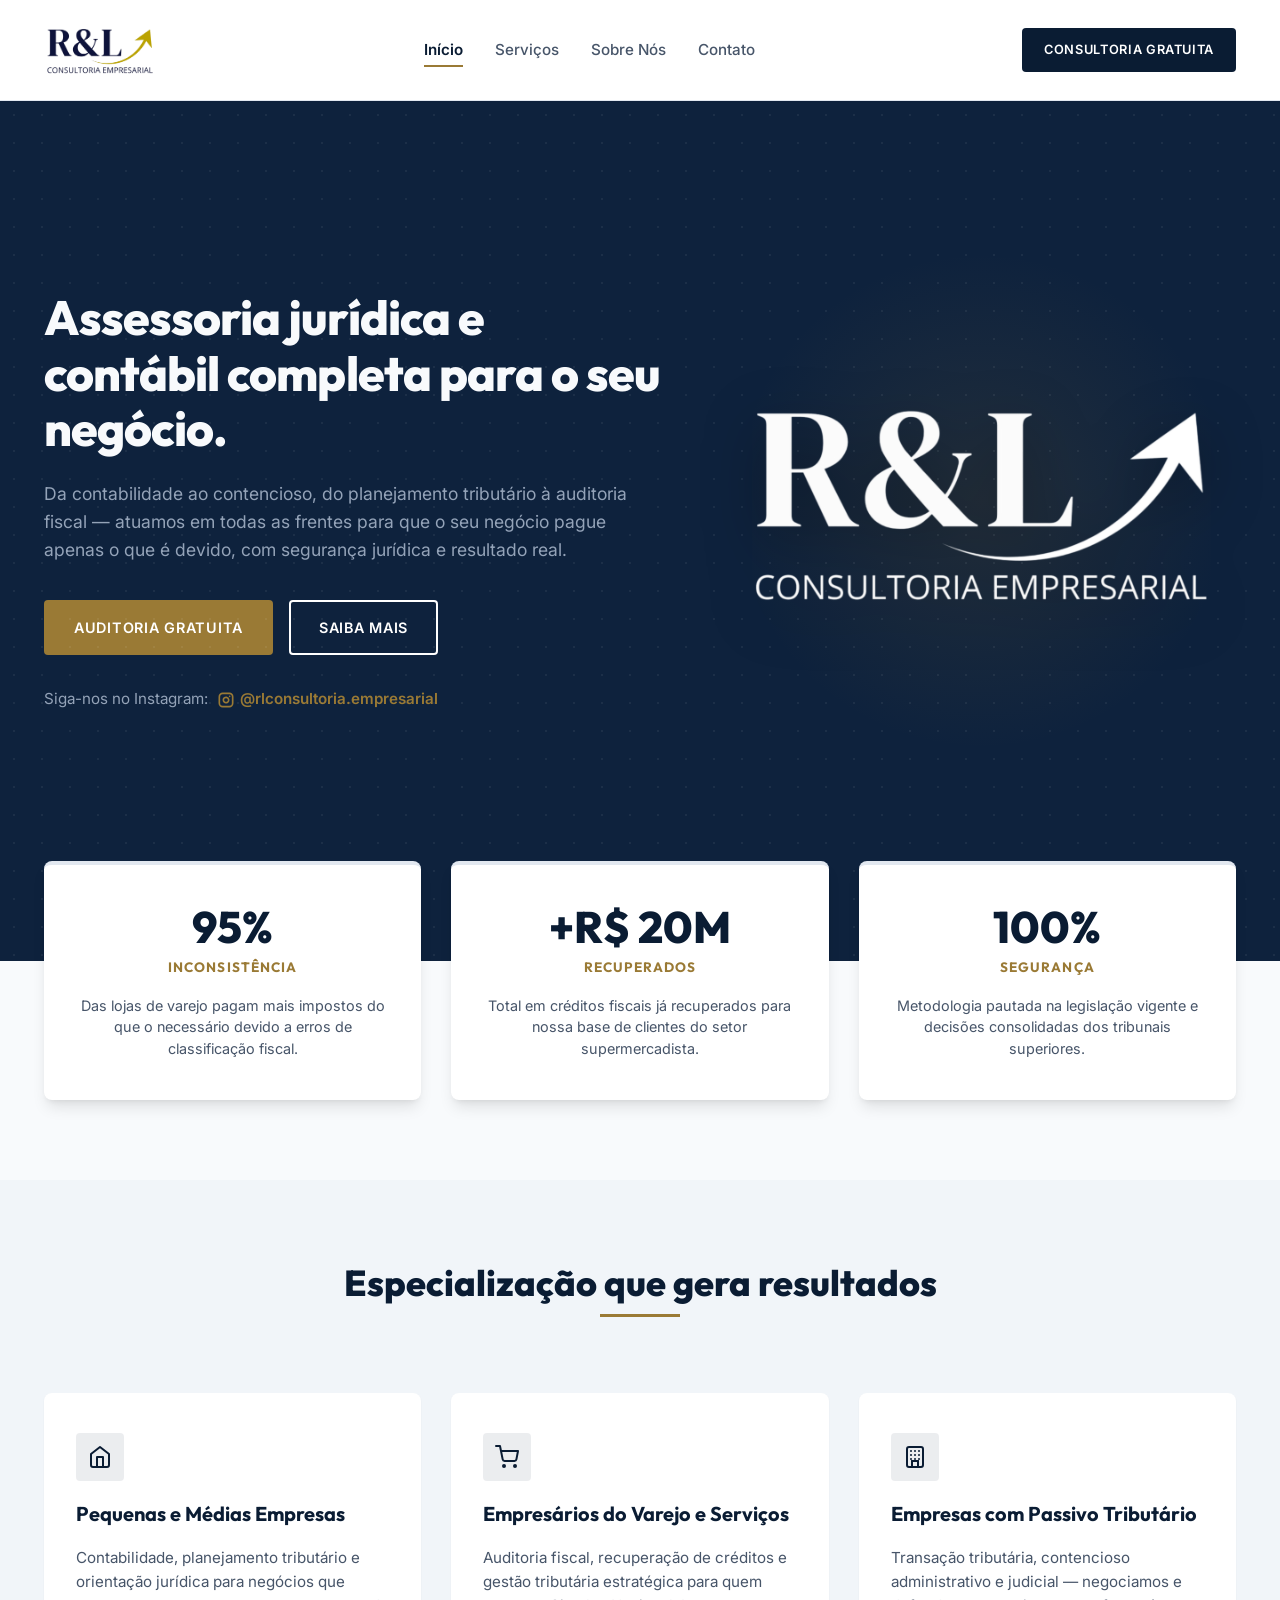
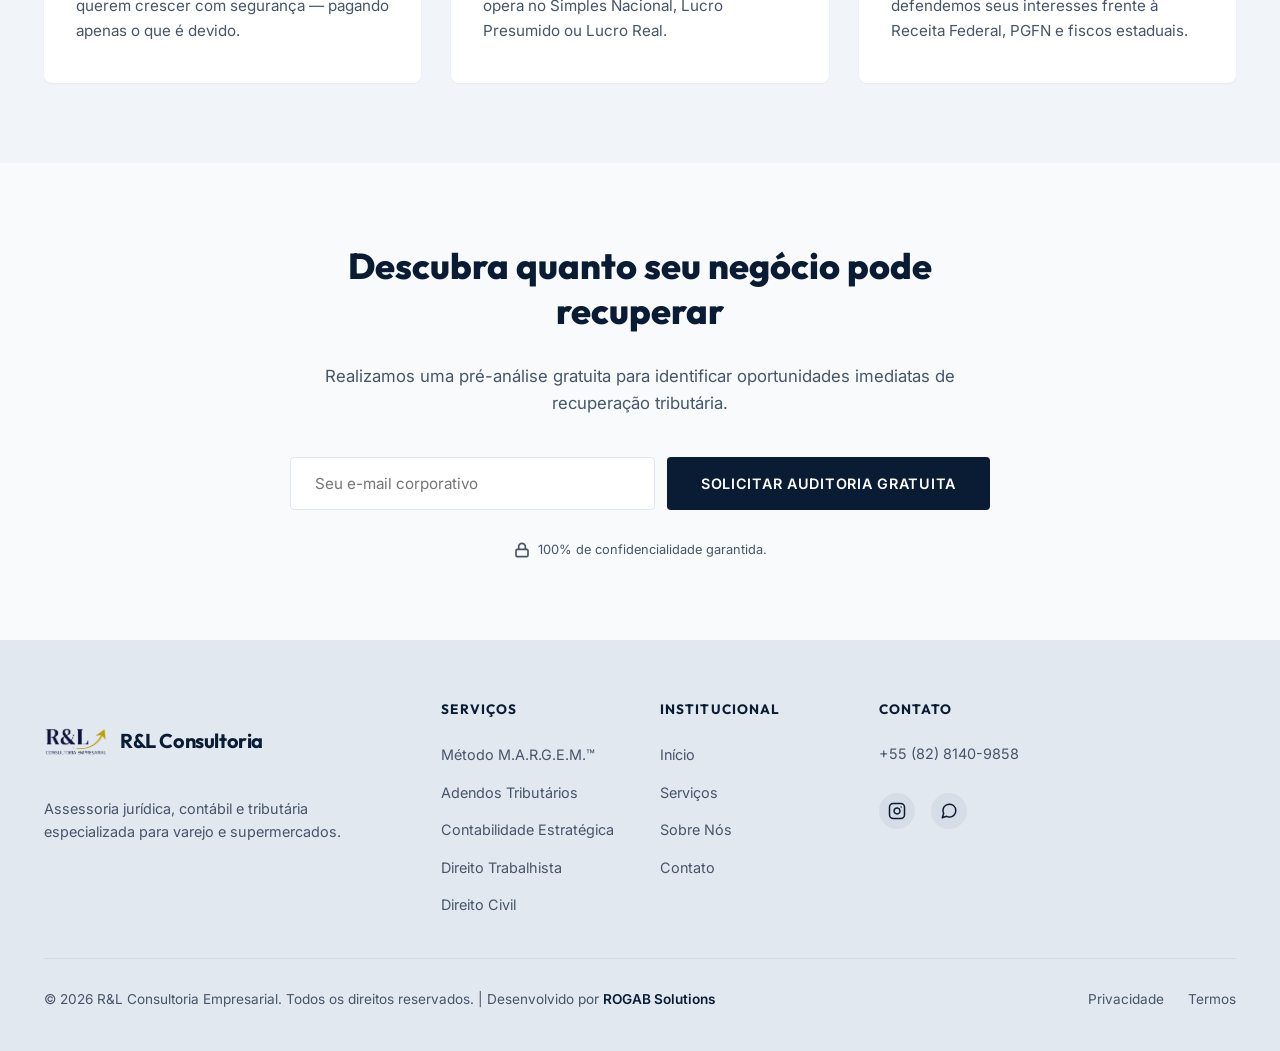
==== index.html @ cf16a9d6 "chore: clean up footers across all pages, remove redundant links/copyright, remove email" ====
<!DOCTYPE html>
<html lang="pt-BR">

<head>
  <meta charset="UTF-8">
  <meta name="viewport" content="width=device-width, initial-scale=1.0">
  <title>R&L Consultoria Empresarial</title>
  <meta name="description" content="Assessoria jurídica e contábil completa para o seu negócio.">
  <link rel="icon" type="image/png" href="assets/images/favicon.png">

  <!-- CSS Stylesheets -->
  <link rel="stylesheet" href="assets/css/style.css">
  <link rel="stylesheet" href="assets/css/home.css">
</head>

<body>

  <!-- HEADER -->
  <header class="header">
    <div class="container header-container">
      <a href="index.html" class="logo" id="header-logo">
        <img src="assets/images/logorl-Photoroom.png" alt="Logotipo R&L Consultoria" class="logo-img">
      </a>

      <nav class="nav" aria-label="Navegação Principal">
        <ul class="nav-menu">
          <li><a href="index.html" class="nav-link active" id="nav-home">Início</a></li>
          <li><a href="servicos.html" class="nav-link" id="nav-services">Serviços</a></li>
          <li><a href="sobre.html" class="nav-link" id="nav-about">Sobre Nós</a></li>
          <li><a href="contato.html" class="nav-link" id="nav-contact">Contato</a></li>
        </ul>
      </nav>

      <div class="header-cta">
        <a href="contato.html" class="btn btn-navy" id="header-cta-btn">CONSULTORIA GRATUITA</a>
      </div>

      <button class="burger-menu" aria-label="Abrir Menu de Navegação" aria-expanded="false" id="burger-toggle">
        <span class="burger-line"></span>
        <span class="burger-line"></span>
        <span class="burger-line"></span>
      </button>
    </div>
  </header>

  <main>
    <!-- HERO SECTION -->
    <section class="hero dot-grid-bg section-padding">
      <div class="container hero-content">
        <div class="hero-text reveal">
          <h1>Assessoria jurídica e contábil completa para o seu negócio.</h1>
          <p>Da contabilidade ao contencioso, do planejamento tributário à auditoria fiscal — atuamos em todas as
            frentes para que o seu negócio pague apenas o que é devido, com segurança jurídica e resultado real.</p>
          <div class="hero-buttons">
            <a href="contato.html" class="btn btn-gold" id="hero-btn-primary">AUDITORIA GRATUITA</a>
            <a href="servicos.html" class="btn btn-outlined" id="hero-btn-secondary">SAIBA MAIS</a>
          </div>
          <div class="hero-social">
            <span>Siga-nos no Instagram:</span>
            <a href="https://www.instagram.com/rlconsultoria.empresarial/" target="_blank" class="hero-social-link">
              <svg xmlns="http://www.w3.org/2000/svg" width="16" height="16" viewBox="0 0 24 24" fill="none" stroke="currentColor" stroke-width="2.5" stroke-linecap="round" stroke-linejoin="round">
                <rect x="2" y="2" width="20" height="20" rx="5" ry="5"></rect>
                <path d="M16 11.37A4 4 0 1 1 12.63 8 4 4 0 0 1 16 11.37z"></path>
                <line x1="17.5" y1="6.5" x2="17.51" y2="6.5"></line>
              </svg>
              @rlconsultoria.empresarial
            </a>
          </div>
        </div>
        <div class="hero-image reveal">
          <img src="assets/images/logobranca.png" alt="Logotipo R&L Consultoria Empresarial" id="hero-main-img">
        </div>
      </div>
    </section>

    <!-- METRICS SECTION -->
    <section class="metrics" aria-label="Métricas de Impacto">
      <div class="container">
        <div class="metrics-grid">
          <!-- CARD 1 -->
          <div class="metric-card reveal">
            <div class="metric-number">95%</div>
            <div class="metric-label">Inconsistência</div>
            <p class="metric-desc">Das lojas de varejo pagam mais impostos do que o necessário devido a erros de
              classificação fiscal.</p>
          </div>
          <!-- CARD 2 -->
          <div class="metric-card reveal">
            <div class="metric-number">+R$ 20M</div>
            <div class="metric-label">Recuperados</div>
            <p class="metric-desc">Total em créditos fiscais já recuperados para nossa base de clientes do setor
              supermercadista.</p>
          </div>
          <!-- CARD 3 -->
          <div class="metric-card reveal">
            <div class="metric-number">100%</div>
            <div class="metric-label">Segurança</div>
            <p class="metric-desc">Metodologia pautada na legislação vigente e decisões consolidadas dos tribunais
              superiores.</p>
          </div>
        </div>
      </div>
    </section>

    <!-- SPECIALIZATION SECTION -->
    <section class="specialization section-padding" id="especializacao">
      <div class="container">
        <div class="section-header reveal">
          <h2 class="section-title">Especialização que gera resultados</h2>
        </div>

        <div class="specialization-grid">
          <!-- CARD 1 -->
          <div class="specialization-card reveal">
            <div class="spec-icon-box">
              <!-- Shop Icon -->
              <svg xmlns="http://www.w3.org/2000/svg" width="24" height="24" viewBox="0 0 24 24" fill="none"
                stroke="currentColor" stroke-width="2" stroke-linecap="round" stroke-linejoin="round">
                <path d="M3 9l9-7 9 7v11a2 2 0 0 1-2 2H5a2 2 0 0 1-2-2z"></path>
                <polyline points="9 22 9 12 15 12 15 22"></polyline>
              </svg>
            </div>
            <h3>Pequenas e Médias Empresas</h3>
            <p>Contabilidade, planejamento tributário e orientação jurídica para negócios que querem crescer com
              segurança — pagando apenas o que é devido.</p>
          </div>
          <!-- CARD 2 -->
          <div class="specialization-card reveal">
            <div class="spec-icon-box">
              <!-- Shopping Cart Icon -->
              <svg xmlns="http://www.w3.org/2000/svg" width="24" height="24" viewBox="0 0 24 24" fill="none"
                stroke="currentColor" stroke-width="2" stroke-linecap="round" stroke-linejoin="round">
                <circle cx="9" cy="21" r="1"></circle>
                <circle cx="20" cy="21" r="1"></circle>
                <path d="M1 1h4l2.68 13.39a2 2 0 0 0 2 1.61h9.72a2 2 0 0 0 2-1.61L23 6H6"></path>
              </svg>
            </div>
            <h3>Empresários do Varejo e Serviços</h3>
            <p>Auditoria fiscal, recuperação de créditos e gestão tributária estratégica para quem opera no Simples
              Nacional, Lucro Presumido ou Lucro Real.</p>
          </div>
          <!-- CARD 3 -->
          <div class="specialization-card reveal">
            <div class="spec-icon-box">
              <!-- Building Icon -->
              <svg xmlns="http://www.w3.org/2000/svg" width="24" height="24" viewBox="0 0 24 24" fill="none"
                stroke="currentColor" stroke-width="2" stroke-linecap="round" stroke-linejoin="round">
                <rect x="4" y="2" width="16" height="20" rx="2" ry="2"></rect>
                <line x1="9" y1="22" x2="9" y2="16"></line>
                <line x1="15" y1="22" x2="15" y2="16"></line>
                <line x1="9" y1="16" x2="15" y2="16"></line>
                <path d="M8 6h.01"></path>
                <path d="M16 6h.01"></path>
                <path d="M8 10h.01"></path>
                <path d="M16 10h.01"></path>
                <path d="M12 6h.01"></path>
                <path d="M12 10h.01"></path>
                <path d="M8 14h.01"></path>
                <path d="M16 14h.01"></path>
                <path d="M12 14h.01"></path>
              </svg>
            </div>
            <h3>Empresas com Passivo Tributário</h3>
            <p>Transação tributária, contencioso administrativo e judicial — negociamos e defendemos seus interesses
              frente à Receita Federal, PGFN e fiscos estaduais.</p>
          </div>
        </div>
      </div>
    </section>

    <!-- TESTIMONIAL SECTION (OCULTADO)
    <section class="testimonial section-padding" aria-label="Depoimentos">
      <div class="container">
        <div class="testimonial-card reveal">
          <div class="testimonial-avatar">
            <img src="assets/images/depoimento-avatar.png"
              alt="Ricardo Mendes, Diretor Financeiro do Grupo Hortifruti Express" id="testimonial-img">
          </div>
          <div class="testimonial-body">
            <div class="quote-icon">”</div>
            <blockquote class="testimonial-text">
              "Trabalhar com a R&L Consultoria Empresarial foi um divisor de águas para a saúde financeira do nosso
              grupo. A precisão técnica e a agilidade na recuperação de créditos superaram todas as expectativas.
              Recuperamos mais de R$ 850 mil em apenas 4 meses."
            </blockquote>
            <div class="testimonial-author">
              <cite class="testimonial-name" id="testimonial-author-name">Ricardo Mendes</cite>
              <span class="testimonial-role">Diretor Financeiro, Grupo Hortifruti Express</span>
            </div>
          </div>
        </div>
      </div>
    </section>
    -->

    <!-- LEAD GENERATION SECTION -->
    <section class="lead-gen section-padding">
      <div class="container">
        <div class="lead-gen-container reveal">
          <h2>Descubra quanto seu negócio pode recuperar</h2>
          <p>Realizamos uma pré-análise gratuita para identificar oportunidades imediatas de recuperação tributária.</p>

          <form class="lead-form" action="contato.html" method="GET" id="lead-form-element">
            <input type="email" name="email" placeholder="Seu e-mail corporativo" required id="lead-email-input">
            <button type="submit" class="btn btn-navy" id="lead-submit-btn">SOLICITAR AUDITORIA GRATUITA</button>
          </form>

          <div class="lead-confidential">
            <!-- Lock Icon -->
            <svg xmlns="http://www.w3.org/2000/svg" width="16" height="16" viewBox="0 0 24 24" fill="none"
              stroke="currentColor" stroke-width="2.5" stroke-linecap="round" stroke-linejoin="round">
              <rect x="3" y="11" width="18" height="11" rx="2" ry="2"></rect>
              <path d="M7 11V7a5 5 0 0 1 10 0v4"></path>
            </svg>
            <span>100% de confidencialidade garantida.</span>
          </div>
        </div>
      </div>
    </section>

    <!-- PARTNER LOGOS (OCULTADO)
    <section class="partners" aria-label="Nossos Parceiros">
      <div class="container">
        <div class="partners-row reveal">
          <div class="partner-logo-placeholder">CLIENTE 1</div>
          <div class="partner-logo-placeholder">CLIENTE 2</div>
          <div class="partner-logo-placeholder">CLIENTE 3</div>
          <div class="partner-logo-placeholder">CLIENTE 4</div>
          <div class="partner-logo-placeholder">CLIENTE 5</div>
        </div>
      </div>
    </section>
    -->
  </main>

  <!-- FOOTER -->
  <footer class="footer">
    <div class="container">
      <div class="footer-grid">
        <!-- Col 1 -->
        <div class="footer-col">
          <a href="index.html" class="logo" id="footer-logo">
            <img src="assets/images/logorl-Photoroom.png" alt="Logotipo R&L Consultoria" class="logo-img">
            <span class="logo-text">R&L Consultoria</span>
          </a>
          <p>Assessoria jurídica, contábil e tributária especializada para varejo e supermercados.</p>
        </div>

        <!-- Col 2 -->
        <div class="footer-col">
          <h3 class="footer-title">Serviços</h3>
          <ul>
            <li><a href="servicos.html" id="footer-link-margem">Método M.A.R.G.E.M.™</a></li>
            <li><a href="servicos.html" id="footer-link-tributario">Adendos Tributários</a></li>
            <li><a href="servicos.html" id="footer-link-contabil">Contabilidade Estratégica</a></li>
            <li><a href="servicos.html" id="footer-link-trabalhista">Direito Trabalhista</a></li>
            <li><a href="servicos.html" id="footer-link-civil">Direito Civil</a></li>
          </ul>
        </div>

        <!-- Col 3 -->
        <div class="footer-col">
          <h3 class="footer-title">Institucional</h3>
          <ul>
            <li><a href="index.html">Início</a></li>
            <li><a href="servicos.html">Serviços</a></li>
            <li><a href="sobre.html">Sobre Nós</a></li>
            <li><a href="contato.html">Contato</a></li>
          </ul>
        </div>

        <!-- Col 4 -->
        <div class="footer-col">
          <h3 class="footer-title">Contato</h3>
          <p>+55 (82) 8140-9858</p>
          <div class="footer-social-icons">
            <a href="https://www.instagram.com/rlconsultoria.empresarial/" target="_blank" class="footer-social-btn" aria-label="Instagram" id="footer-social-instagram">
              <!-- Instagram Icon -->
              <svg xmlns="http://www.w3.org/2000/svg" width="18" height="18" viewBox="0 0 24 24" fill="none"
                stroke="currentColor" stroke-width="2" stroke-linecap="round" stroke-linejoin="round">
                <rect x="2" y="2" width="20" height="20" rx="5" ry="5"></rect>
                <path d="M16 11.37A4 4 0 1 1 12.63 8 4 4 0 0 1 16 11.37z"></path>
                <line x1="17.5" y1="6.5" x2="17.51" y2="6.5"></line>
              </svg>
            </a>
            <a href="https://wa.me/558281409858" target="_blank" class="footer-social-btn" aria-label="WhatsApp" id="footer-social-whatsapp">
              <!-- WhatsApp Icon -->
              <svg xmlns="http://www.w3.org/2000/svg" width="18" height="18" viewBox="0 0 24 24" fill="none"
                stroke="currentColor" stroke-width="2" stroke-linecap="round" stroke-linejoin="round">
                <path d="M21 11.5a8.38 8.38 0 0 1-.9 3.8 8.5 8.5 0 0 1-7.6 4.7 8.38 8.38 0 0 1-3.8-.9L3 21l1.9-5.7a8.38 8.38 0 0 1-.9-3.8 8.5 8.5 0 0 1 4.7-7.6 8.38 8.38 0 0 1 3.8-.9h.5a8.48 8.48 0 0 1 8 8v.5z"></path>
              </svg>
            </a>
          </div>
        </div>
      </div>

      <div class="footer-bottom">
        <p class="developer-credit">&copy; 2026 R&L Consultoria Empresarial. Todos os direitos reservados. |
          Desenvolvido por <a href="https://www.rogabsolutions.com/" target="_blank">ROGAB Solutions</a></p>
        <div class="footer-bottom-links">
          <a href="#">Privacidade</a>
          <a href="#">Termos</a>
        </div>
      </div>
    </div>
  </footer>

  <!-- Scripts -->
  <script src="assets/js/main.js"></script>
</body>

</html>
---- assets/css/style.css ----
@import url('https://fonts.googleapis.com/css2?family=Inter:wght@400;500;600;700&family=Outfit:wght@500;600;700;800&display=swap');

:root {
  /* Cores Principais */
  --primary-navy: #0A1C33;      /* Azul escuro principal */
  --secondary-navy: #0E223D;    /* Azul marinho secundário */
  --accent-gold: #9A7A35;       /* Dourado corporativo */
  --accent-gold-hover: #806429; /* Dourado escurecido hover */
  --bg-light: #F8FAFC;          /* Fundo cinza bem claro */
  --bg-white: #FFFFFF;          /* Fundo branco de cartões */
  --accent-green: #22C55E;      /* Verde do WhatsApp */
  --accent-green-bg: #DCFCE7;   /* Fundo verde claro */

  /* Cores de Texto */
  --text-dark: #0F172A;         /* Slate 900 */
  --text-muted: #475569;        /* Slate 600 */
  --text-light: #F8FAFC;        /* Slate 50 */
  --text-light-muted: #94A3B8;  /* Slate 400 */

  /* Bordas e Sombras */
  --border-color: #E2E8F0;
  --shadow-sm: 0 1px 2px 0 rgba(0, 0, 0, 0.05);
  --shadow-md: 0 4px 6px -1px rgba(0, 0, 0, 0.1), 0 2px 4px -2px rgba(0, 0, 0, 0.1);
  --shadow-lg: 0 10px 15px -3px rgba(0, 0, 0, 0.1), 0 4px 6px -4px rgba(0, 0, 0, 0.1);
  --shadow-premium: 0 20px 25px -5px rgba(0, 0, 0, 0.05), 0 8px 10px -6px rgba(0, 0, 0, 0.05);

  /* Tipografia */
  --font-title: 'Outfit', -apple-system, BlinkMacSystemFont, "Segoe UI", Roboto, sans-serif;
  --font-body: 'Inter', -apple-system, BlinkMacSystemFont, "Segoe UI", Roboto, sans-serif;

  /* Transições e Bordas */
  --transition-fast: 0.2s cubic-bezier(0.4, 0, 0.2, 1);
  --transition-normal: 0.3s cubic-bezier(0.4, 0, 0.2, 1);
  --border-radius-sm: 4px;
  --border-radius-md: 8px;
  --border-radius-lg: 12px;
  --border-radius-xl: 16px;
  --border-radius-circle: 50%;
}

/* Reset Geral */
*, *::before, *::after {
  box-sizing: border-box;
  margin: 0;
  padding: 0;
}

html {
  scroll-behavior: smooth;
  font-size: 16px;
  -webkit-text-size-adjust: 100%;
}

body {
  font-family: var(--font-body);
  background-color: var(--bg-light);
  color: var(--text-dark);
  line-height: 1.6;
  overflow-x: hidden;
  -webkit-font-smoothing: antialiased;
  -moz-osx-font-smoothing: grayscale;
}

/* Tipografia */
h1, h2, h3, h4, h5, h6 {
  font-family: var(--font-title);
  color: var(--primary-navy);
  font-weight: 700;
  line-height: 1.25;
}

a {
  color: inherit;
  text-decoration: none;
  transition: var(--transition-fast);
}

ul {
  list-style: none;
}

img {
  max-width: 100%;
  height: auto;
  display: block;
}

/* Layout */
.container {
  width: 100%;
  max-width: 1240px;
  margin: 0 auto;
  padding: 0 24px;
}

.section-padding {
  padding: 80px 0;
}

.section-header {
  text-align: center;
  margin-bottom: 60px;
}

.section-title {
  font-size: 2.25rem;
  color: var(--primary-navy);
  font-weight: 800;
  margin-bottom: 16px;
  position: relative;
  display: inline-block;
  padding-bottom: 12px;
}

.section-title::after {
  content: "";
  position: absolute;
  bottom: 0;
  left: 50%;
  transform: translateX(-50%);
  width: 80px;
  height: 3px;
  background-color: var(--accent-gold);
}

.section-subtitle {
  font-size: 1.05rem;
  color: var(--text-muted);
  max-width: 700px;
  margin: 16px auto 0 auto;
  line-height: 1.6;
}

@media (max-width: 768px) {
  .section-padding {
    padding: 60px 0;
  }
}

/* Botões */
.btn {
  display: inline-flex;
  align-items: center;
  justify-content: center;
  padding: 14px 28px;
  font-family: var(--font-body);
  font-size: 0.9rem;
  font-weight: 600;
  letter-spacing: 0.05em;
  text-transform: uppercase;
  border-radius: var(--border-radius-sm);
  border: 2px solid transparent;
  cursor: pointer;
  transition: var(--transition-normal);
  white-space: nowrap;
}

.btn-gold {
  background-color: var(--accent-gold);
  color: var(--bg-white);
}

.btn-gold:hover {
  background-color: var(--accent-gold-hover);
  transform: translateY(-2px);
  box-shadow: 0 4px 12px rgba(154, 122, 53, 0.3);
}

.btn-navy {
  background-color: var(--primary-navy);
  color: var(--bg-white);
}

.btn-navy:hover {
  background-color: var(--secondary-navy);
  transform: translateY(-2px);
  box-shadow: 0 4px 12px rgba(10, 28, 51, 0.2);
}

.btn-outlined {
  background-color: transparent;
  border-color: var(--bg-white);
  color: var(--bg-white);
}

.btn-outlined:hover {
  background-color: var(--bg-white);
  color: var(--primary-navy);
  transform: translateY(-2px);
}

.btn-outlined-navy {
  background-color: transparent;
  border-color: var(--primary-navy);
  color: var(--primary-navy);
}

.btn-outlined-navy:hover {
  background-color: var(--primary-navy);
  color: var(--bg-white);
  transform: translateY(-2px);
}

/* Efeito de Grade de Pontos (Dot Grid) */
.dot-grid-bg {
  position: relative;
  background-color: var(--secondary-navy);
}

.dot-grid-bg::before {
  content: "";
  position: absolute;
  top: 0;
  left: 0;
  right: 0;
  bottom: 0;
  background-image: radial-gradient(rgba(255, 255, 255, 0.06) 1.5px, transparent 1.5px);
  background-size: 28px 28px;
  pointer-events: none;
  z-index: 1;
}

/* Cabeçalho */
.header {
  position: sticky;
  top: 0;
  left: 0;
  width: 100%;
  background-color: var(--bg-white);
  border-bottom: 1px solid var(--border-color);
  z-index: 100;
  box-shadow: var(--shadow-sm);
  transition: var(--transition-normal);
}

.header-container {
  display: flex;
  justify-content: space-between;
  align-items: center;
  height: 100px; /* Aumentado para acomodar a logo maior */
}

/* Logo */
.logo {
  display: flex;
  align-items: center;
  gap: 12px;
}

.logo-icon {
  width: 36px;
  height: 36px;
  background-color: var(--primary-navy);
  border-radius: var(--border-radius-sm);
  display: flex;
  align-items: center;
  justify-content: center;
  color: var(--bg-white);
  font-family: var(--font-title);
  font-weight: 800;
  font-size: 1.1rem;
}

.logo-img {
  height: 60px;
  width: auto;
  object-fit: contain;
}

.header .logo-img {
  height: 140px; /* Aumentado significativamente para destacar a marca */
  max-height: 140px;
  margin-top: -25px;
  margin-bottom: -25px;
}

.footer .logo-img {
  height: 80px; /* Grande e bem visível no rodapé */
  max-height: 80px;
}

.logo-text {
  font-family: var(--font-title);
  font-weight: 700;
  font-size: 1.25rem;
  color: var(--primary-navy);
  letter-spacing: -0.02em;
}

/* Navegação */
.nav-menu {
  display: flex;
  align-items: center;
  gap: 32px;
}

.nav-link {
  font-size: 0.95rem;
  font-weight: 500;
  color: var(--text-muted);
  position: relative;
  padding: 8px 0;
}

.nav-link:hover {
  color: var(--primary-navy);
}

.nav-link.active {
  color: var(--primary-navy);
  font-weight: 600;
}

.nav-link.active::after {
  content: "";
  position: absolute;
  bottom: 0;
  left: 0;
  width: 100%;
  height: 2px;
  background-color: var(--accent-gold);
}

/* Botão do Header */
.header-cta .btn {
  padding: 10px 20px;
  font-size: 0.8rem;
  letter-spacing: 0.05em;
}

/* Menu Mobile */
.burger-menu {
  display: none;
  flex-direction: column;
  justify-content: space-between;
  width: 24px;
  height: 18px;
  background: transparent;
  border: none;
  cursor: pointer;
  z-index: 101;
}

.burger-line {
  width: 100%;
  height: 2px;
  background-color: var(--primary-navy);
  transition: var(--transition-normal);
}

/* Rodapé */
.footer {
  background-color: #E2E8F0; /* Cor cinza mostrada no rodapé das imagens */
  border-top: 1px solid var(--border-color);
  padding: 60px 0 40px;
  color: var(--text-dark);
}

.footer-grid {
  display: grid;
  grid-template-columns: 2fr 1fr 1fr 2fr;
  gap: 40px;
  margin-bottom: 40px;
}

.footer-col {
  display: flex;
  flex-direction: column;
  gap: 16px;
}

.footer-title {
  font-size: 0.85rem;
  text-transform: uppercase;
  letter-spacing: 0.08em;
  color: var(--primary-navy);
  font-weight: 700;
  margin-bottom: 8px;
}

.footer-col p {
  font-size: 0.9rem;
  color: var(--text-muted);
  line-height: 1.6;
}

.footer-col ul {
  display: flex;
  flex-direction: column;
  gap: 12px;
}

.footer-col ul a {
  font-size: 0.9rem;
  color: var(--text-muted);
}

.footer-col ul a:hover {
  color: var(--primary-navy);
  padding-left: 4px;
}

.footer-social-icons {
  display: flex;
  gap: 16px;
  margin-top: 12px;
}

.footer-social-btn {
  width: 36px;
  height: 36px;
  border-radius: var(--border-radius-circle);
  background-color: rgba(10, 28, 51, 0.05);
  display: flex;
  align-items: center;
  justify-content: center;
  color: var(--primary-navy);
  transition: var(--transition-fast);
}

.footer-social-btn:hover {
  background-color: var(--primary-navy);
  color: var(--bg-white);
  transform: translateY(-2px);
}

.footer-bottom {
  border-top: 1px solid rgba(0, 0, 0, 0.06);
  padding-top: 30px;
  display: flex;
  justify-content: space-between;
  align-items: center;
  font-size: 0.85rem;
  color: var(--text-muted);
}

.footer-bottom-links {
  display: flex;
  gap: 24px;
}

.developer-credit a {
  color: var(--primary-navy);
  font-weight: 600;
  border-bottom: 1px solid transparent;
  transition: var(--transition-fast);
}

.developer-credit a:hover {
  color: var(--accent-gold);
  border-bottom-color: var(--accent-gold);
}

/* Animações e Revelação no Scroll */
.reveal {
  opacity: 0;
  transform: translateY(30px);
  transition: opacity 0.8s ease, transform 0.8s ease;
}

.reveal.active {
  opacity: 1;
  transform: translateY(0);
}

/* Responsividade Mobile & Tablet */
@media (max-width: 1024px) {
  .footer-grid {
    grid-template-columns: 1fr 1fr;
    gap: 32px;
  }
}

@media (max-width: 768px) {
  .header-container {
    height: 85px; /* Ajustado para mobile */
  }

  .nav-menu {
    position: fixed;
    top: 85px; /* Ajustado para acompanhar o cabeçalho no mobile */
    left: -100%;
    width: 100%;
    height: calc(100vh - 85px);
    background-color: var(--bg-white);
    flex-direction: column;
    align-items: center;
    justify-content: center;
    gap: 40px;
    transition: var(--transition-normal);
    box-shadow: 0 4px 6px rgba(0,0,0,0.05);
    z-index: 99;
  }

  .nav-menu.open {
    left: 0;
  }

  .burger-menu {
    display: flex;
  }

  /* Animação do burger menu */
  .burger-menu.open .burger-line:nth-child(1) {
    transform: translateY(8px) rotate(45deg);
  }
  .burger-menu.open .burger-line:nth-child(2) {
    opacity: 0;
  }
  .burger-menu.open .burger-line:nth-child(3) {
    transform: translateY(-8px) rotate(-45deg);
  }

  .header-cta {
    display: none; /* Esconde CTA do header no mobile para dar espaço */
  }

  .header .logo-img {
    height: 115px; /* Aumentado para mobile */
    max-height: 115px;
    margin-top: -20px;
    margin-bottom: -20px;
  }
  
  .footer-grid {
    grid-template-columns: 1fr;
    gap: 30px;
  }
  
  .footer-col {
    align-items: center;
    text-align: center;
  }

  .footer-col ul {
    align-items: center;
  }

  .footer-social-icons {
    justify-content: center;
  }
  
  .footer-bottom {
    flex-direction: column;
    gap: 16px;
    text-align: center;
  }
}
---- assets/css/home.css ----
/* --- HERO SECTION --- */
.hero {
  color: var(--text-light);
  padding: 100px 0 160px; /* Padding extra na base para dar espaço ao overlap das métricas */
  overflow: hidden;
}

.hero-content {
  display: flex;
  align-items: center;
  gap: 60px;
}

.hero-text {
  flex: 1.1;
  display: flex;
  flex-direction: column;
  gap: 24px;
}

.hero-text h1 {
  font-size: 3rem;
  color: var(--text-light);
  font-weight: 800;
  line-height: 1.15;
  letter-spacing: -0.02em;
}

.hero-text p {
  font-size: 1.1rem;
  color: var(--text-light-muted);
  line-height: 1.6;
}

.hero-buttons {
  display: flex;
  gap: 16px;
  margin-top: 12px;
}

.hero-social {
  margin-top: 8px;
  display: flex;
  align-items: center;
  gap: 10px;
  color: var(--text-light-muted);
  font-size: 0.95rem;
}

.hero-social-link {
  color: var(--accent-gold);
  display: inline-flex;
  align-items: center;
  gap: 6px;
  font-weight: 600;
  transition: var(--transition-fast);
}

.hero-social-link:hover {
  color: var(--bg-white);
  transform: translateY(-1px);
}

.hero-image {
  flex: 0.9;
  position: relative;
  display: flex;
  justify-content: center;
  align-items: center;
}

/* Brilho radial dourado sofisticado por trás do logotipo */
.hero-image::before {
  content: "";
  position: absolute;
  top: 50%;
  left: 50%;
  transform: translate(-50%, -50%);
  width: 90%;
  height: 90%;
  background: radial-gradient(circle, rgba(154, 122, 53, 0.15) 0%, transparent 70%);
  z-index: 1;
  pointer-events: none;
}

.hero-image img {
  width: 100%;
  max-width: 480px;
  object-fit: contain;
  filter: drop-shadow(0 15px 30px rgba(0, 0, 0, 0.35));
  position: relative;
  z-index: 2;
  transition: var(--transition-normal);
}

.hero-image img:hover {
  transform: translateY(-5px) scale(1.02);
}

/* --- METRICS SECTION --- */
.metrics {
  margin-top: -100px; /* Overlap com a seção Hero */
  position: relative;
  z-index: 10;
  margin-bottom: 80px;
}

.metrics-grid {
  display: grid;
  grid-template-columns: repeat(3, 1fr);
  gap: 30px;
}

.metric-card {
  background-color: var(--bg-white);
  border-radius: var(--border-radius-md);
  padding: 40px 30px;
  text-align: center;
  box-shadow: var(--shadow-lg);
  border-top: 4px solid var(--border-color);
  transition: var(--transition-normal);
}

.metric-card:hover {
  transform: translateY(-5px);
  box-shadow: var(--shadow-premium);
  border-top-color: var(--accent-gold);
}

.metric-number {
  font-family: var(--font-title);
  font-size: 2.75rem;
  font-weight: 800;
  color: var(--primary-navy);
  line-height: 1;
  margin-bottom: 8px;
}

.metric-label {
  font-family: var(--font-title);
  font-size: 0.85rem;
  font-weight: 700;
  color: var(--accent-gold);
  text-transform: uppercase;
  letter-spacing: 0.08em;
  margin-bottom: 16px;
}

.metric-desc {
  font-size: 0.9rem;
  color: var(--text-muted);
  line-height: 1.5;
}

/* --- SPECIALIZATION SECTION --- */
.specialization {
  background-color: #F1F5F9; /* Fundo ligeiramente diferente para contraste */
}



.specialization-grid {
  display: grid;
  grid-template-columns: repeat(3, 1fr);
  gap: 30px;
}

.specialization-card {
  background-color: var(--bg-white);
  border-radius: var(--border-radius-md);
  padding: 40px 32px;
  box-shadow: var(--shadow-sm);
  transition: var(--transition-normal);
  display: flex;
  flex-direction: column;
  gap: 20px;
}

.specialization-card:hover {
  transform: translateY(-5px);
  box-shadow: var(--shadow-lg);
}

.spec-icon-box {
  width: 48px;
  height: 48px;
  background-color: rgba(10, 28, 51, 0.08);
  border-radius: var(--border-radius-sm);
  display: flex;
  align-items: center;
  justify-content: center;
  color: var(--primary-navy);
}

.specialization-card h3 {
  font-size: 1.25rem;
  font-weight: 700;
  color: var(--primary-navy);
}

.specialization-card p {
  font-size: 0.95rem;
  color: var(--text-muted);
  line-height: 1.6;
}

/* --- TESTIMONIAL SECTION --- */
.testimonial-card {
  background-color: var(--secondary-navy);
  border-radius: var(--border-radius-lg);
  padding: 60px;
  box-shadow: var(--shadow-lg);
  display: flex;
  align-items: center;
  gap: 50px;
  color: var(--text-light);
  position: relative;
}

.testimonial-avatar {
  flex: 0 0 160px;
  width: 160px;
  height: 160px;
  border-radius: var(--border-radius-circle);
  border: 4px solid var(--accent-gold);
  overflow: hidden;
  box-shadow: var(--shadow-md);
}

.testimonial-avatar img {
  width: 100%;
  height: 100%;
  object-fit: cover;
}

.testimonial-body {
  flex: 1;
  display: flex;
  flex-direction: column;
  gap: 20px;
}

.quote-icon {
  font-size: 4rem;
  color: var(--accent-gold);
  line-height: 1;
  font-family: Georgia, serif;
  height: 30px;
  margin-top: -10px;
}

.testimonial-text {
  font-size: 1.2rem;
  font-style: italic;
  line-height: 1.6;
  color: var(--text-light);
  font-weight: 400;
}

.testimonial-author {
  display: flex;
  flex-direction: column;
  gap: 4px;
}

.testimonial-name {
  font-family: var(--font-title);
  font-size: 1.15rem;
  font-weight: 700;
  color: var(--accent-gold);
}

.testimonial-role {
  font-size: 0.8rem;
  text-transform: uppercase;
  letter-spacing: 0.08em;
  color: var(--text-light-muted);
}

/* --- LEAD GENERATION SECTION --- */
.lead-gen {
  background-color: var(--bg-light);
  text-align: center;
}

.lead-gen-container {
  max-width: 700px;
  margin: 0 auto;
  display: flex;
  flex-direction: column;
  gap: 30px;
  align-items: center;
}

.lead-gen h2 {
  font-size: 2.25rem;
  color: var(--primary-navy);
  font-weight: 800;
}

.lead-gen p {
  font-size: 1.05rem;
  color: var(--text-muted);
}

.lead-form {
  width: 100%;
  display: flex;
  gap: 12px;
  margin-top: 10px;
}

.lead-form input {
  flex: 1;
  padding: 16px 24px;
  border-radius: var(--border-radius-sm);
  border: 1px solid var(--border-color);
  font-family: var(--font-body);
  font-size: 0.95rem;
  outline: none;
  transition: var(--transition-fast);
  background-color: var(--bg-white);
}

.lead-form input:focus {
  border-color: var(--primary-navy);
  box-shadow: 0 0 0 2px rgba(10, 28, 51, 0.1);
}

.lead-form .btn {
  padding: 16px 32px;
}

.lead-confidential {
  font-size: 0.8rem;
  color: var(--text-muted);
  display: flex;
  align-items: center;
  gap: 8px;
}

/* --- PARTNER LOGOS --- */
.partners {
  background-color: var(--bg-white);
  border-top: 1px solid var(--border-color);
  border-bottom: 1px solid var(--border-color);
  padding: 40px 0;
}

.partners-row {
  display: flex;
  justify-content: space-between;
  align-items: center;
  gap: 30px;
  flex-wrap: wrap;
}

.partner-logo-placeholder {
  height: 36px;
  background-color: #E2E8F0;
  border-radius: 4px;
  flex: 1;
  min-width: 120px;
  max-width: 180px;
  display: flex;
  align-items: center;
  justify-content: center;
  font-family: var(--font-title);
  font-size: 0.95rem;
  font-weight: 700;
  color: #94A3B8;
  letter-spacing: 0.05em;
  opacity: 0.7;
  transition: var(--transition-fast);
}

.partner-logo-placeholder:hover {
  opacity: 1;
}

/* --- RESPONSIVIDADE LOCAL --- */
@media (max-width: 1024px) {
  .hero-text h1 {
    font-size: 2.5rem;
  }
  
  .hero-content {
    gap: 40px;
  }
  
  .metrics-grid {
    gap: 20px;
  }
  
  .specialization-grid {
    gap: 20px;
  }
  
  .testimonial-card {
    padding: 40px;
    gap: 30px;
  }
}

@media (max-width: 768px) {
  .hero {
    padding: 60px 0 120px;
  }
  
  .hero-content {
    flex-direction: column;
    text-align: center;
    gap: 40px;
  }

  .hero-text h1 {
    font-size: 2rem;
    line-height: 1.25;
  }
  
  .hero-buttons {
    flex-direction: column;
    width: 100%;
    gap: 12px;
  }

  .hero-buttons .btn {
    width: 100%;
  }
  
  .hero-image {
    width: 100%;
    max-width: 500px;
  }
  
  .metrics {
    margin-top: -80px;
  }
  
  .metrics-grid {
    grid-template-columns: 1fr;
    gap: 20px;
  }
  
  .specialization-grid {
    grid-template-columns: 1fr;
    gap: 20px;
  }
  
  .testimonial-card {
    flex-direction: column;
    text-align: center;
    padding: 40px 30px;
  }
  
  .testimonial-avatar {
    flex: 0 0 120px;
    width: 120px;
    height: 120px;
  }
  
  .lead-form {
    flex-direction: column;
  }
  
  .lead-form .btn {
    width: 100%;
  }
  
  .partners-row {
    justify-content: center;
  }
  
  .partner-logo-placeholder {
    flex: 0 0 40%;
  }

  .hero-social {
    justify-content: center;
    flex-direction: column;
    gap: 8px;
    margin-top: 16px;
    text-align: center;
  }
}
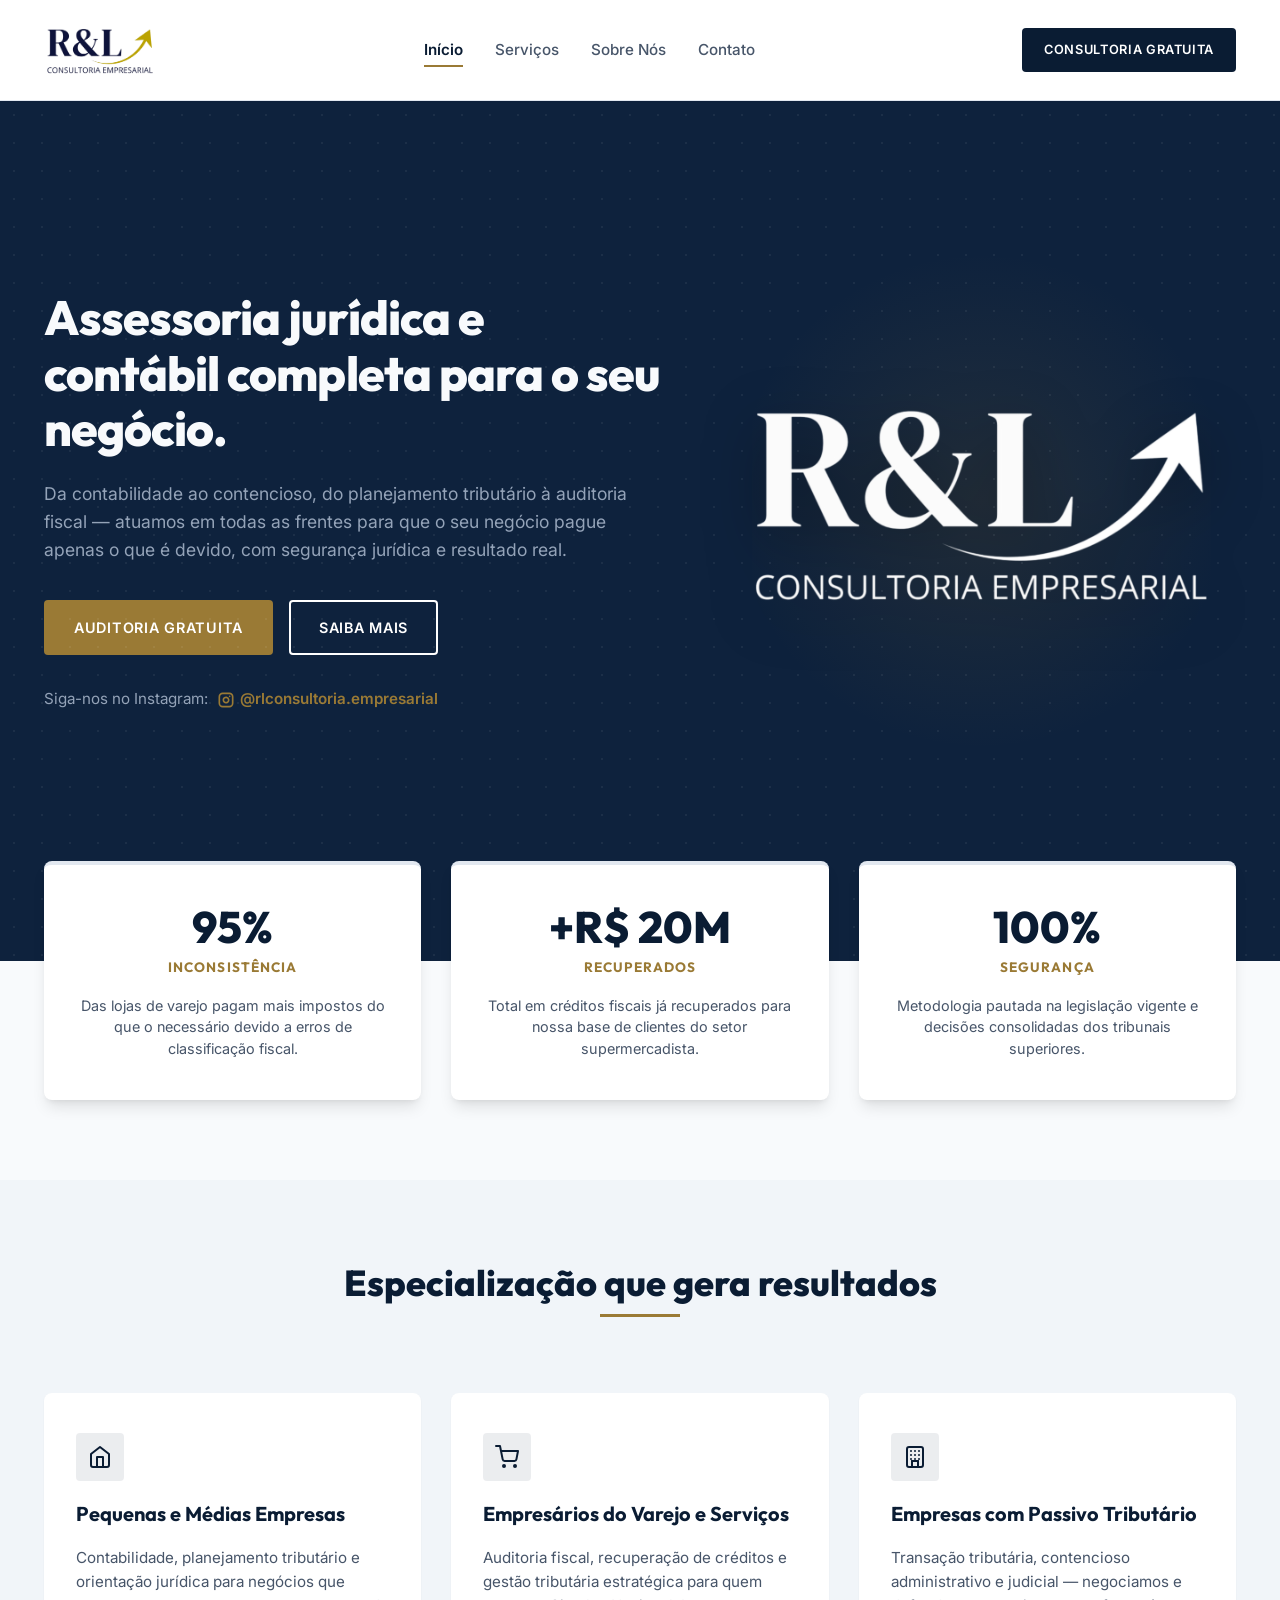
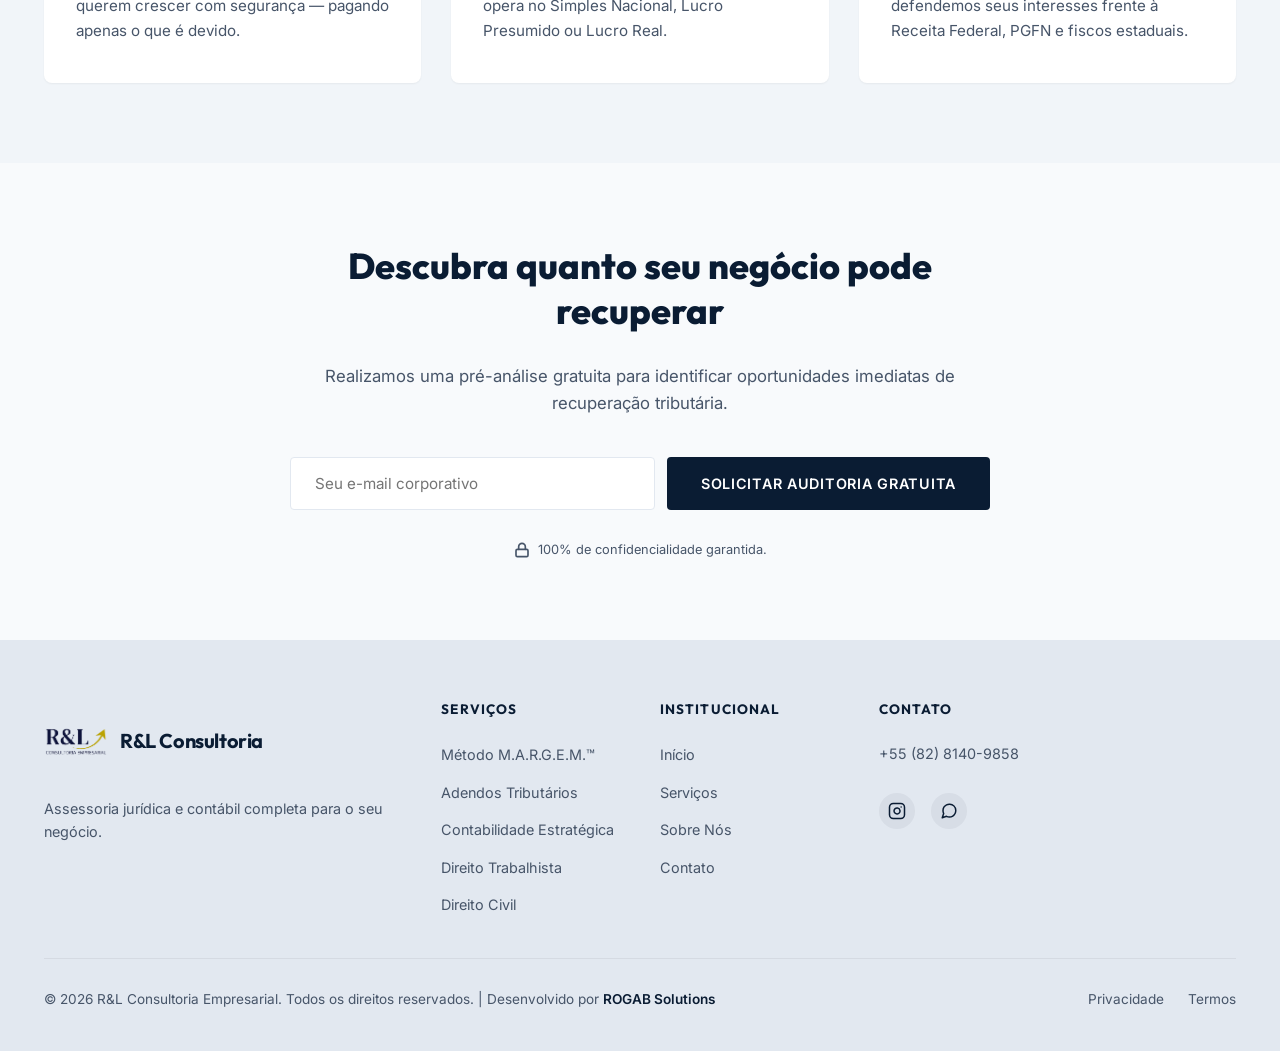
==== commit 4eef016d: "chore: update footer tagline on all pages" ====
--- a/index.html
+++ b/index.html
@@ -243,7 +243,7 @@
             <img src="assets/images/logorl-Photoroom.png" alt="Logotipo R&L Consultoria" class="logo-img">
             <span class="logo-text">R&L Consultoria</span>
           </a>
-          <p>Assessoria jurídica, contábil e tributária especializada para varejo e supermercados.</p>
+          <p>Assessoria jurídica e contábil completa para o seu negócio.</p>
         </div>
 
         <!-- Col 2 -->
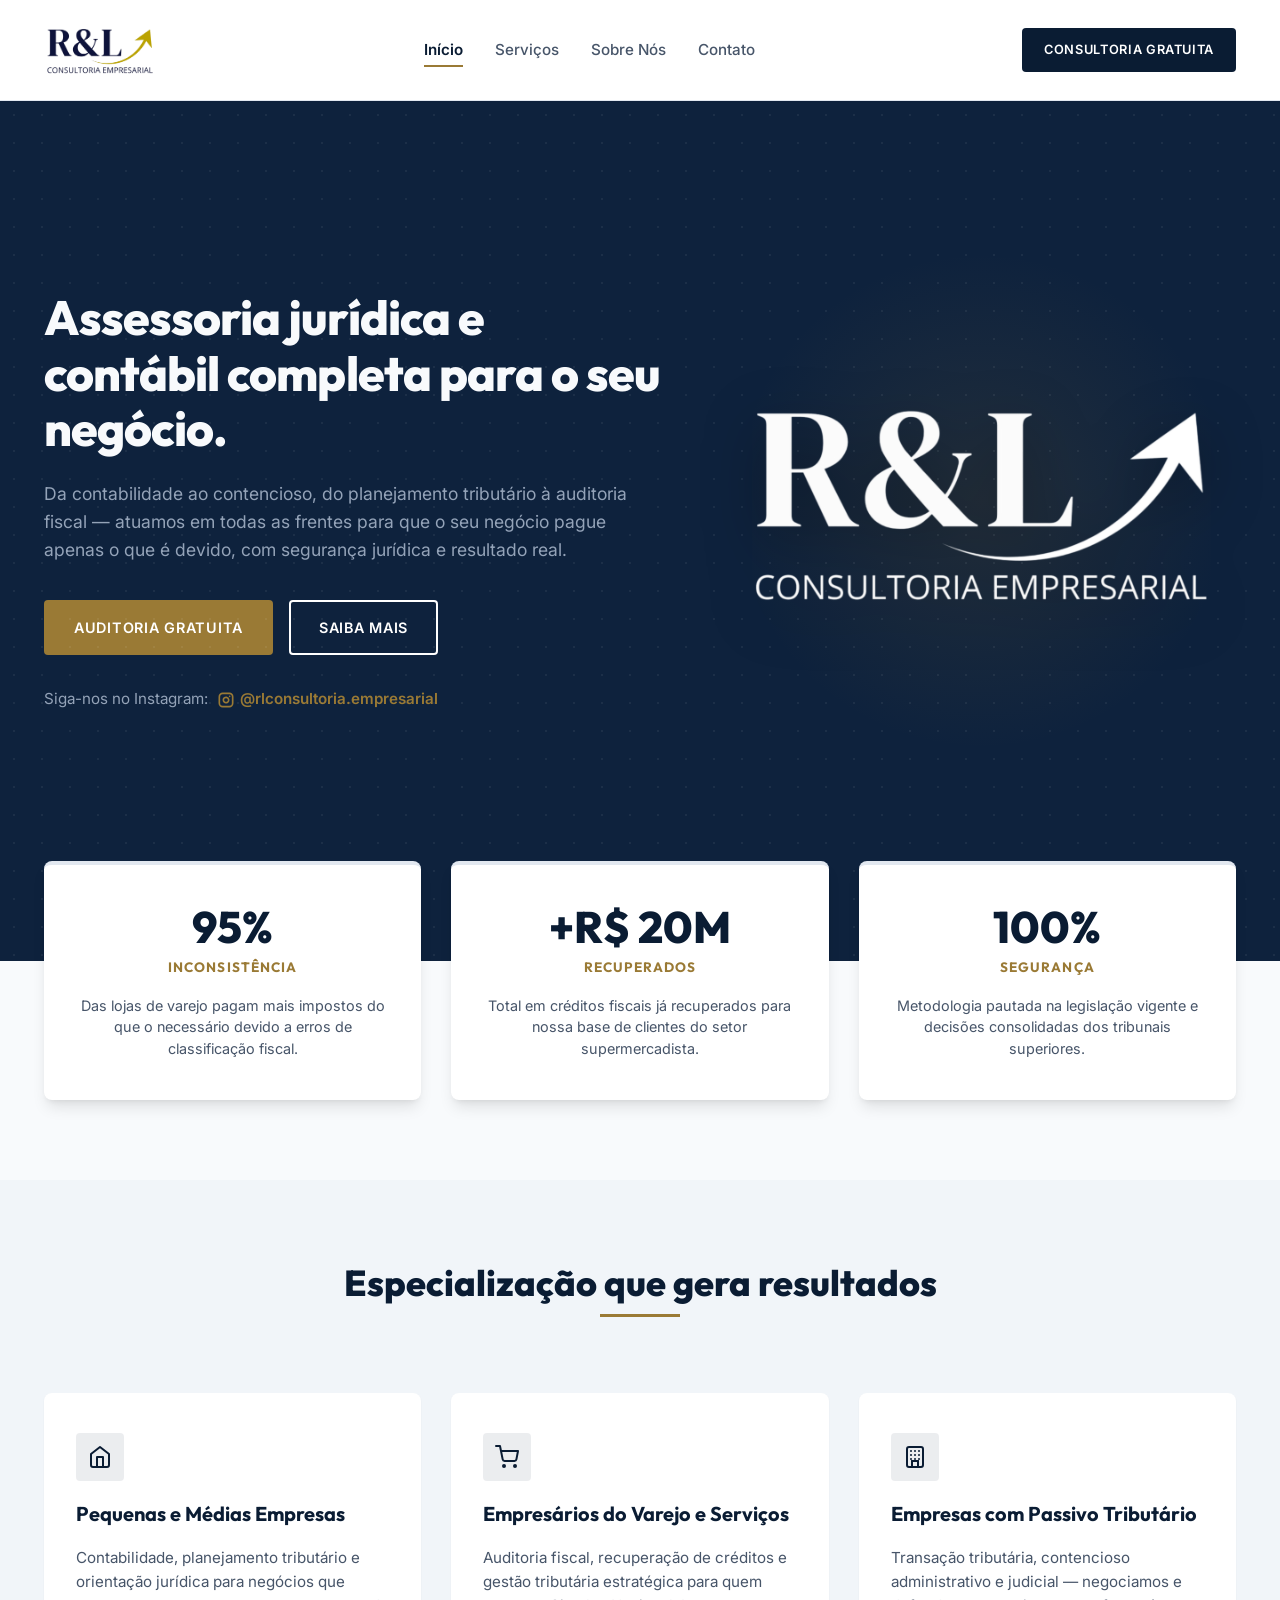
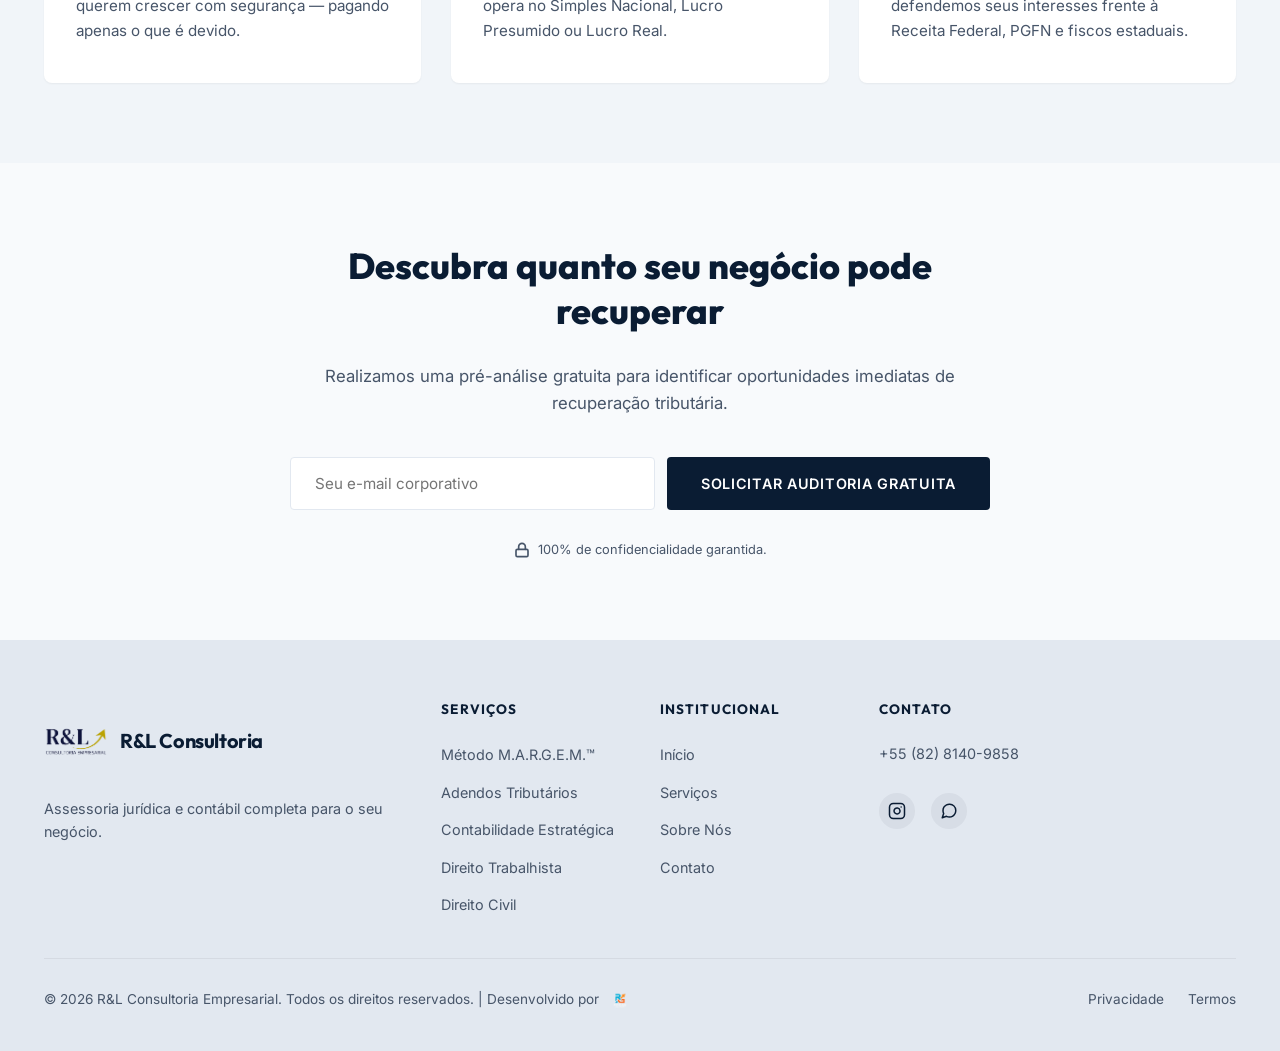
==== commit 229f575e: "chore: replace developer text with logo image in footer bottom" ====
--- a/index.html
+++ b/index.html
@@ -296,7 +296,7 @@
 
       <div class="footer-bottom">
         <p class="developer-credit">&copy; 2026 R&L Consultoria Empresarial. Todos os direitos reservados. |
-          Desenvolvido por <a href="https://www.rogabsolutions.com/" target="_blank">ROGAB Solutions</a></p>
+          Desenvolvido por <a href="https://www.rogabsolutions.com/" target="_blank"><img src="assets/images/rogab-orig.png" alt="ROGAB Solutions" class="developer-logo"></a></p>
         <div class="footer-bottom-links">
           <a href="#">Privacidade</a>
           <a href="#">Termos</a>
--- a/assets/css/style.css
+++ b/assets/css/style.css
@@ -449,6 +449,19 @@
 .developer-credit a:hover {
   color: var(--accent-gold);
   border-bottom-color: var(--accent-gold);
+}
+
+.developer-logo {
+  height: 20px;
+  width: auto;
+  vertical-align: middle;
+  display: inline-block;
+  margin-left: 6px;
+  transition: opacity var(--transition-fast);
+}
+
+.developer-logo:hover {
+  opacity: 0.8;
 }
 
 /* Animações e Revelação no Scroll */
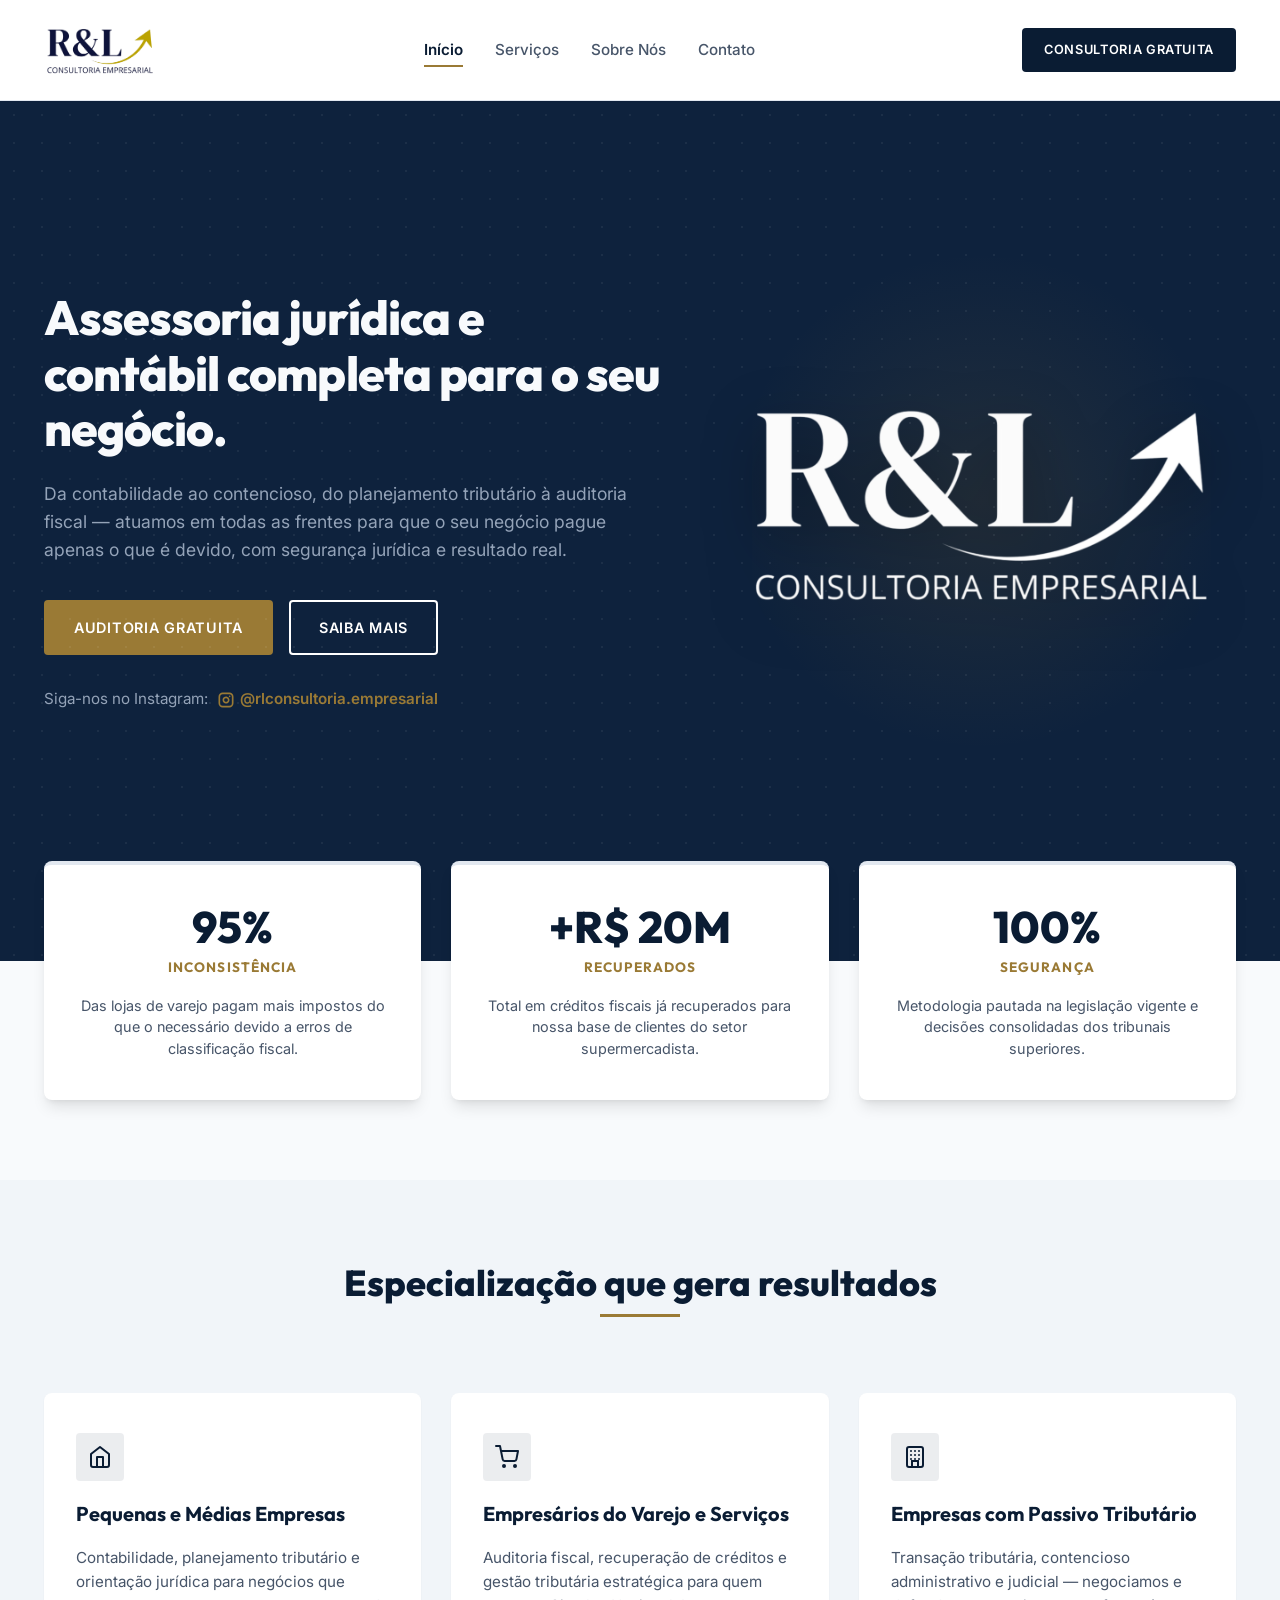
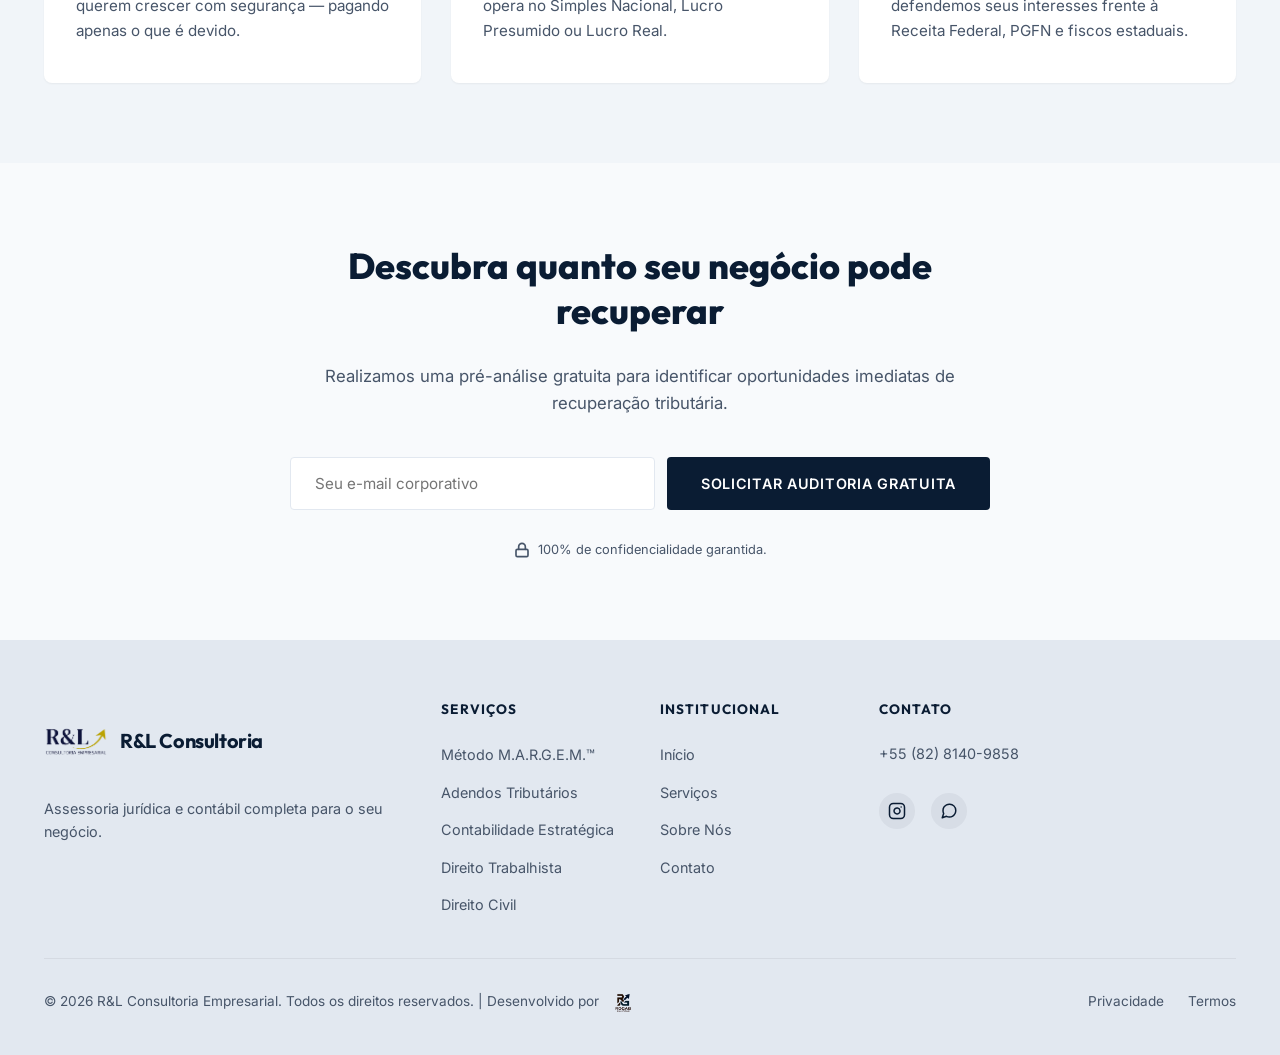
==== commit 10a24562: "chore: replace dev logo with dark version rogab-escuro.png and increase size" ====
--- a/index.html
+++ b/index.html
@@ -296,7 +296,7 @@
 
       <div class="footer-bottom">
         <p class="developer-credit">&copy; 2026 R&L Consultoria Empresarial. Todos os direitos reservados. |
-          Desenvolvido por <a href="https://www.rogabsolutions.com/" target="_blank"><img src="assets/images/rogab-orig.png" alt="ROGAB Solutions" class="developer-logo"></a></p>
+          Desenvolvido por <a href="https://www.rogabsolutions.com/" target="_blank"><img src="assets/images/rogab-escuro.png" alt="ROGAB Solutions" class="developer-logo"></a></p>
         <div class="footer-bottom-links">
           <a href="#">Privacidade</a>
           <a href="#">Termos</a>
--- a/assets/css/style.css
+++ b/assets/css/style.css
@@ -452,7 +452,7 @@
 }
 
 .developer-logo {
-  height: 20px;
+  height: 26px;
   width: auto;
   vertical-align: middle;
   display: inline-block;
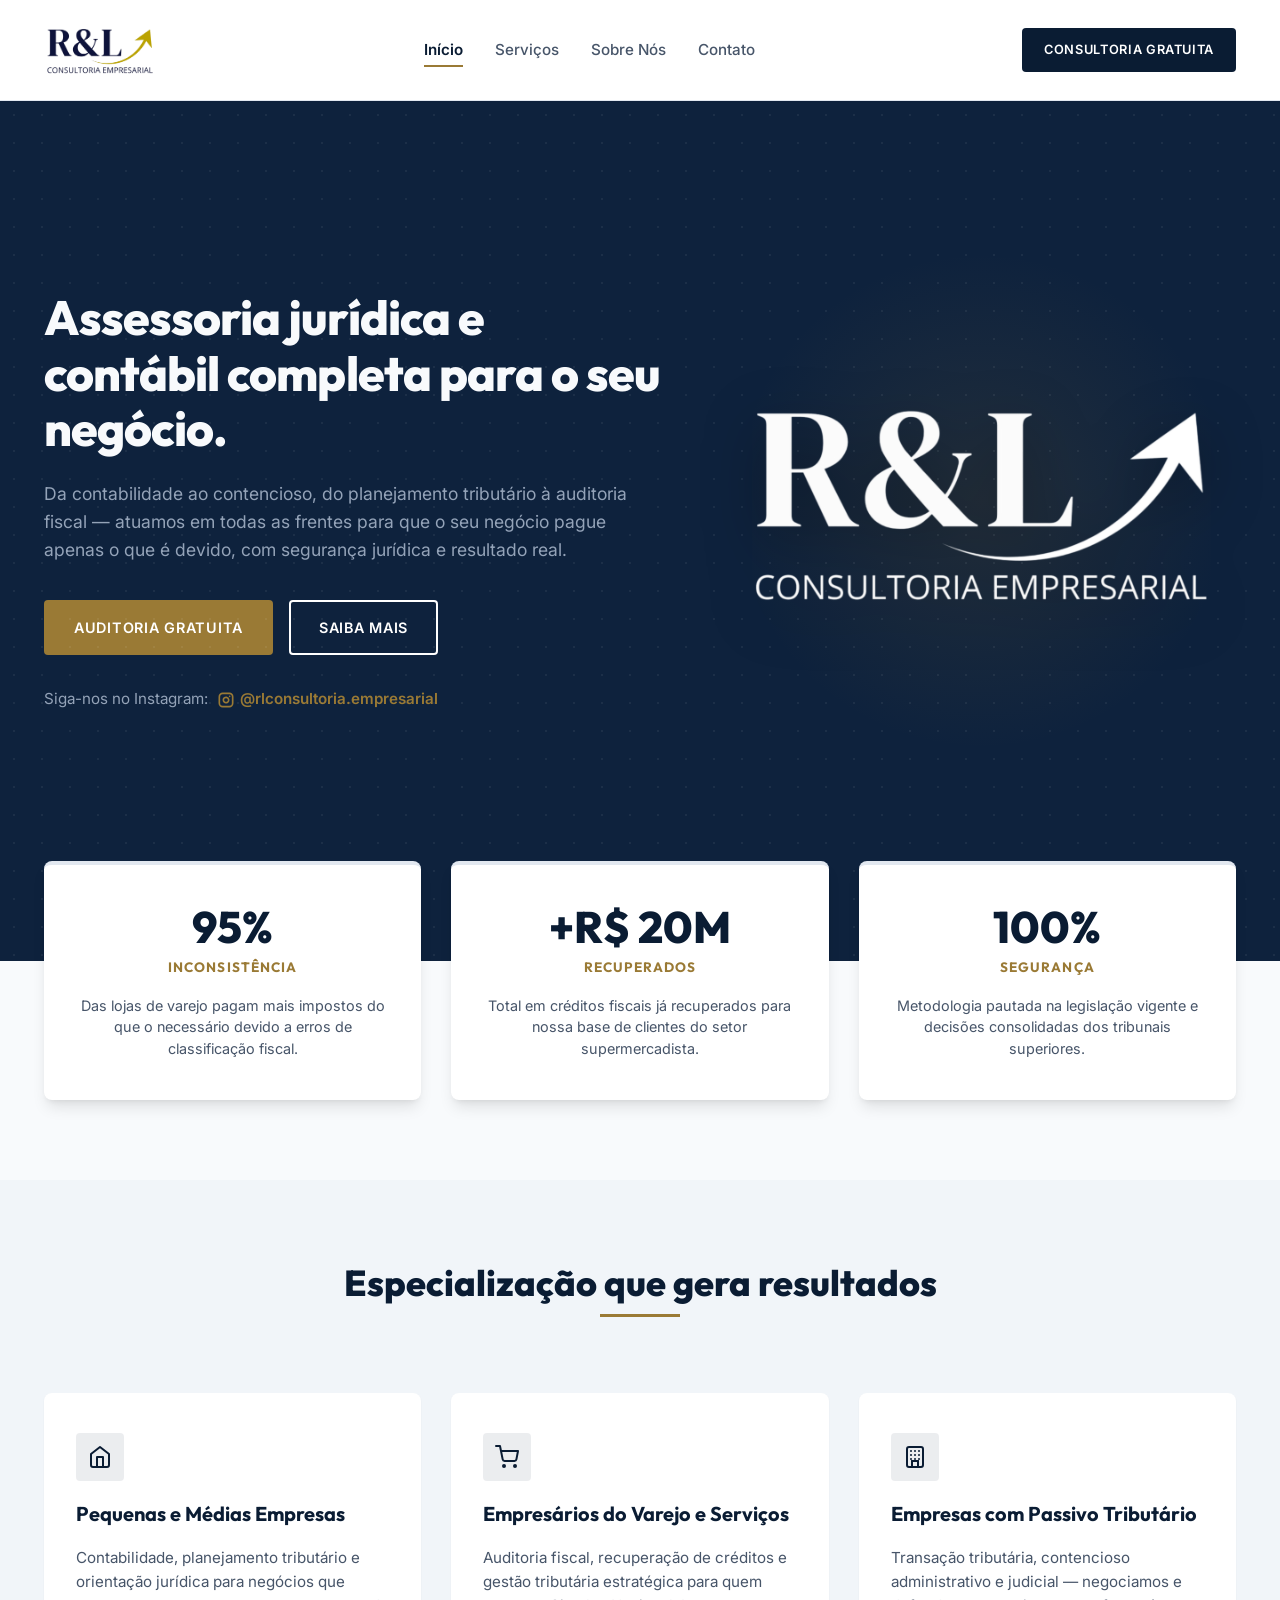
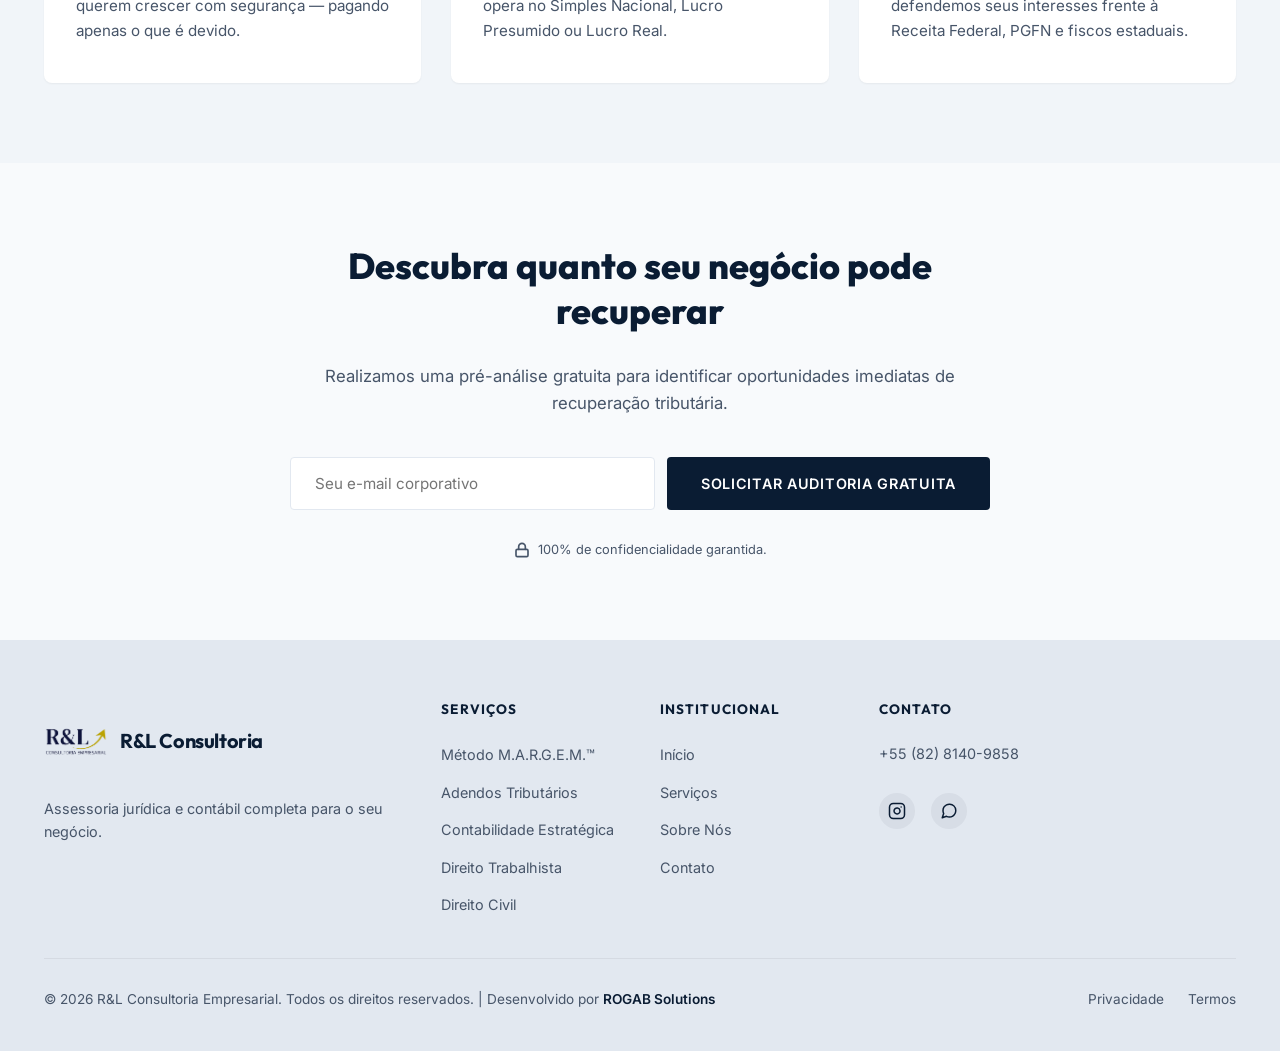
==== commit e292b9a2: "chore: revert developer credit logo back to text link" ====
--- a/index.html
+++ b/index.html
@@ -296,7 +296,7 @@
 
       <div class="footer-bottom">
         <p class="developer-credit">&copy; 2026 R&L Consultoria Empresarial. Todos os direitos reservados. |
-          Desenvolvido por <a href="https://www.rogabsolutions.com/" target="_blank"><img src="assets/images/rogab-escuro.png" alt="ROGAB Solutions" class="developer-logo"></a></p>
+          Desenvolvido por <a href="https://www.rogabsolutions.com/" target="_blank">ROGAB Solutions</a></p>
         <div class="footer-bottom-links">
           <a href="#">Privacidade</a>
           <a href="#">Termos</a>
--- a/assets/css/style.css
+++ b/assets/css/style.css
@@ -451,18 +451,7 @@
   border-bottom-color: var(--accent-gold);
 }
 
-.developer-logo {
-  height: 26px;
-  width: auto;
-  vertical-align: middle;
-  display: inline-block;
-  margin-left: 6px;
-  transition: opacity var(--transition-fast);
-}
-
-.developer-logo:hover {
-  opacity: 0.8;
-}
+
 
 /* Animações e Revelação no Scroll */
 .reveal {
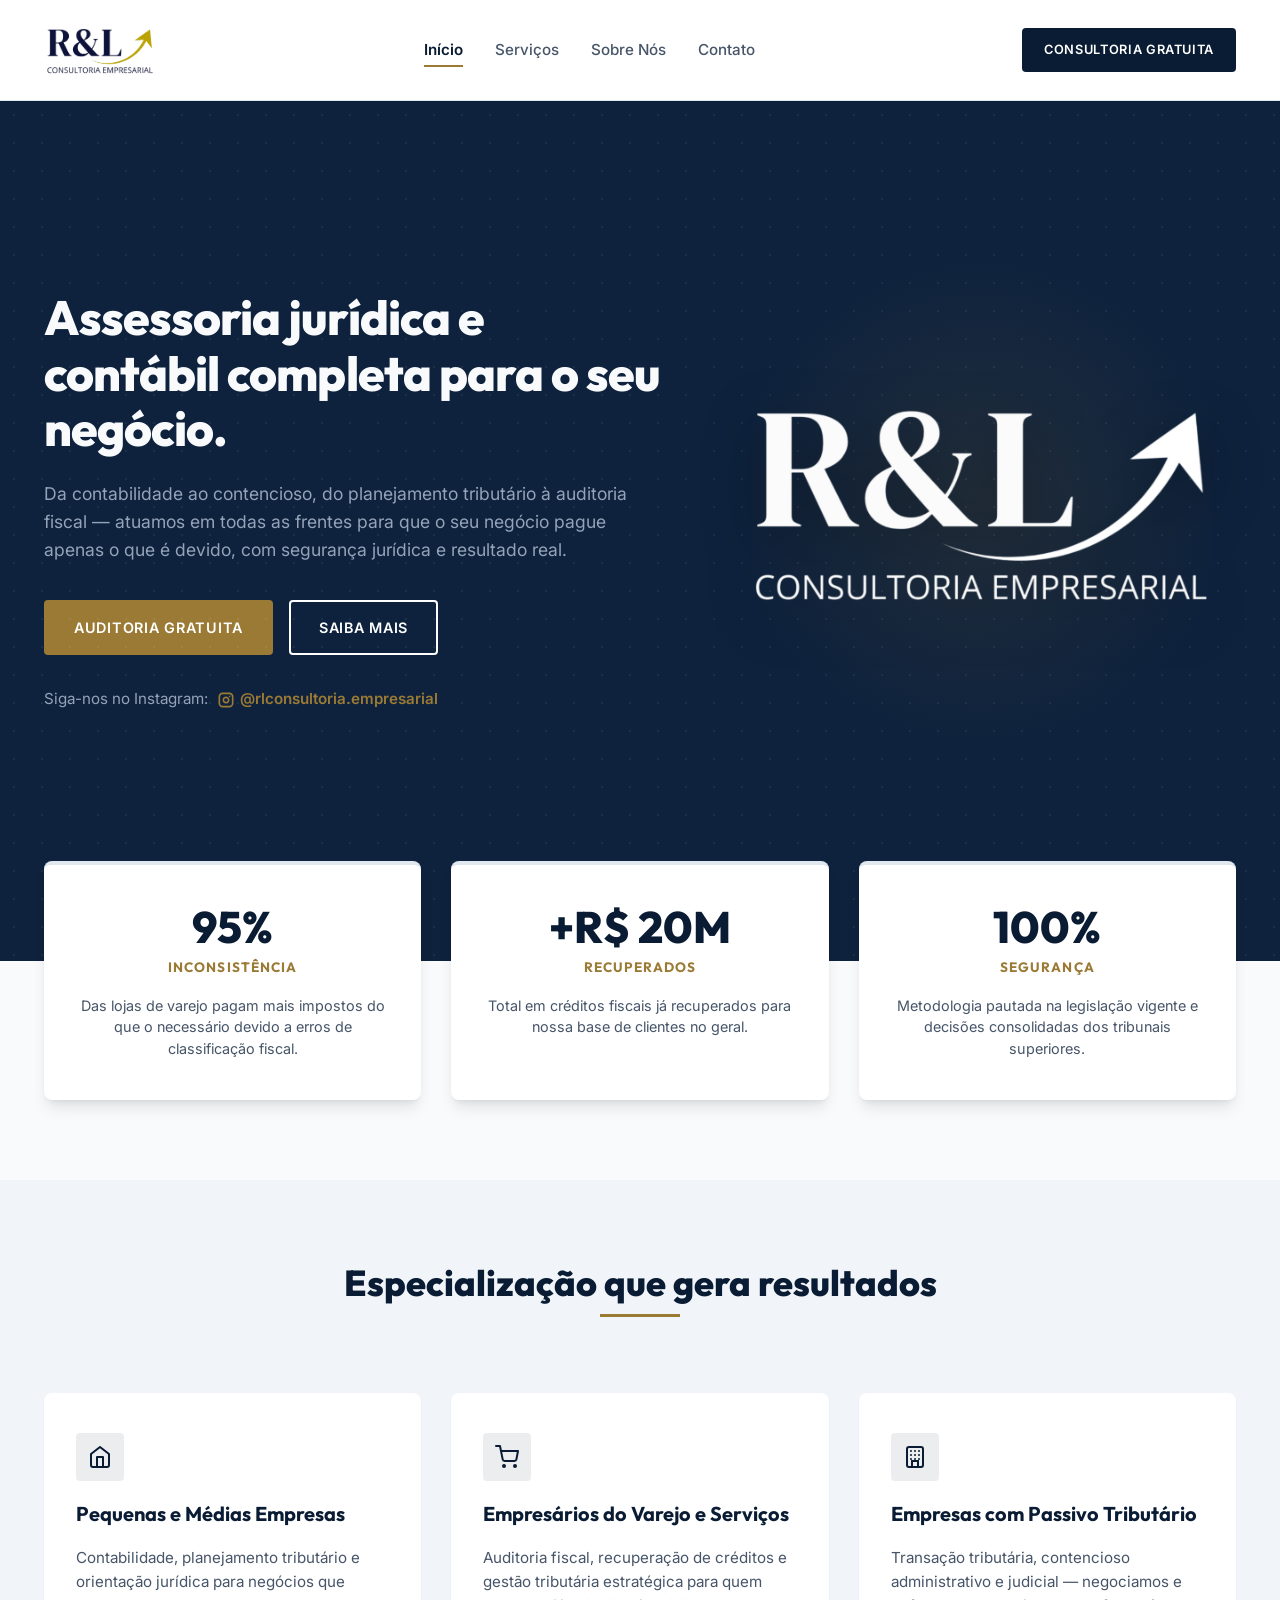
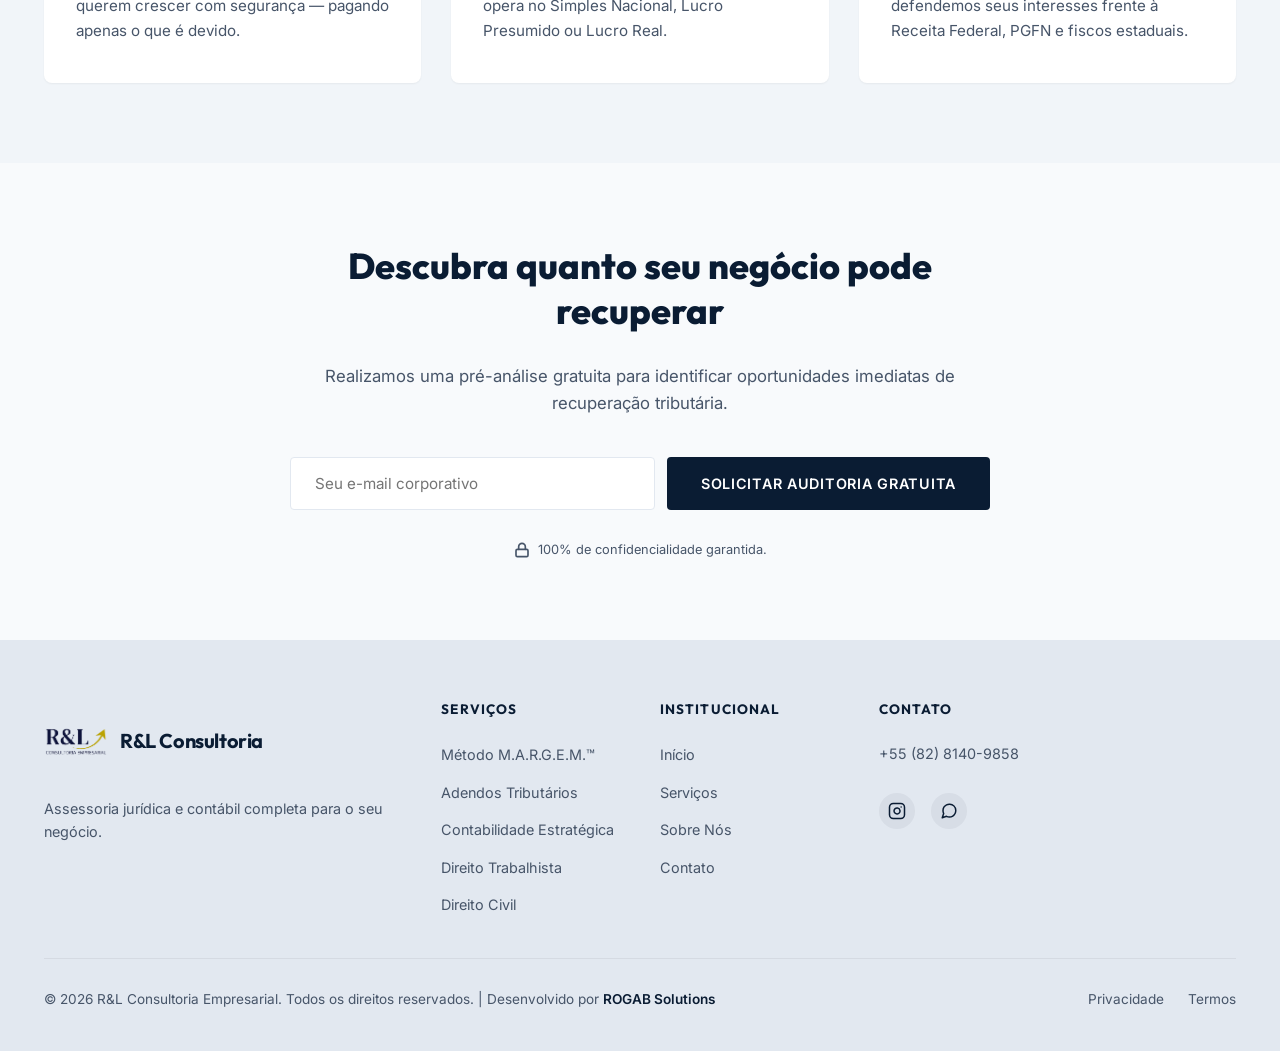
==== commit 9f20a4fe: "chore: update metric card description for general clients" ====
--- a/index.html
+++ b/index.html
@@ -88,8 +88,7 @@
           <div class="metric-card reveal">
             <div class="metric-number">+R$ 20M</div>
             <div class="metric-label">Recuperados</div>
-            <p class="metric-desc">Total em créditos fiscais já recuperados para nossa base de clientes do setor
-              supermercadista.</p>
+            <p class="metric-desc">Total em créditos fiscais já recuperados para nossa base de clientes no geral.</p>
           </div>
           <!-- CARD 3 -->
           <div class="metric-card reveal">
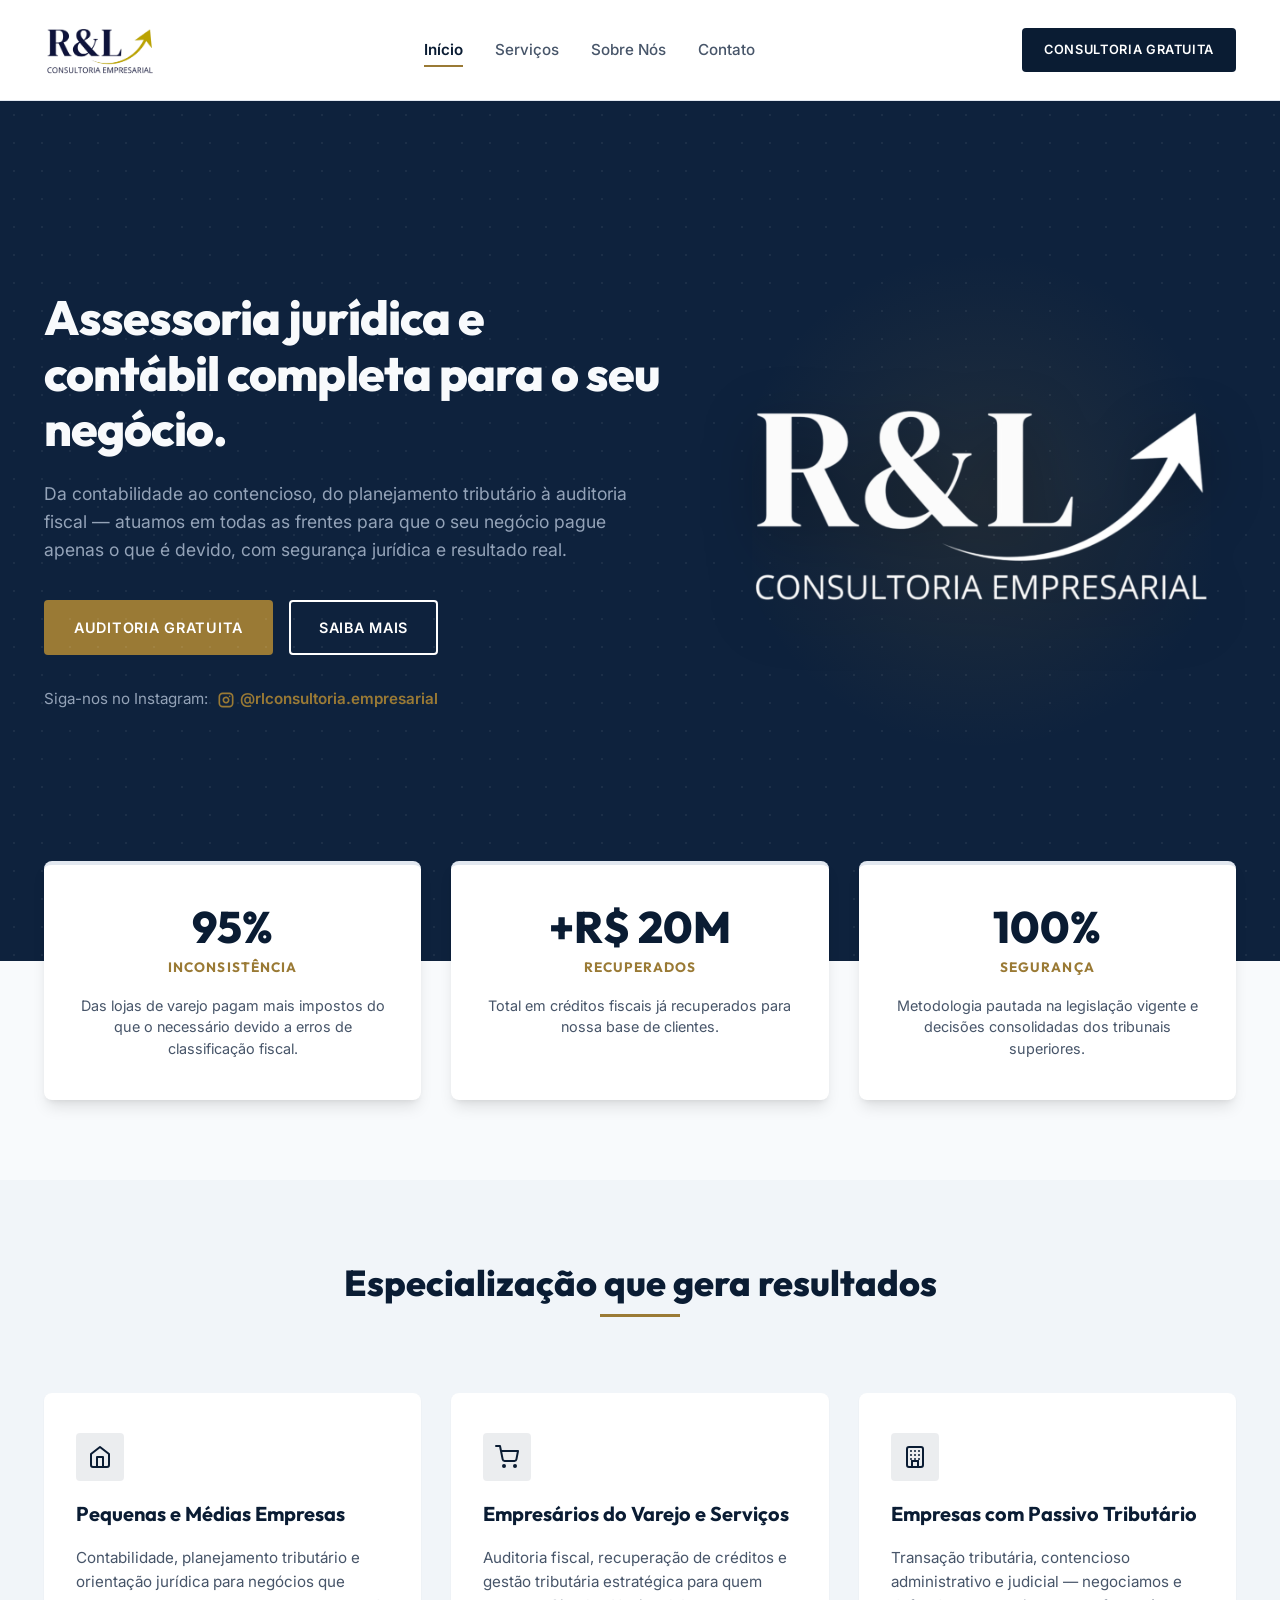
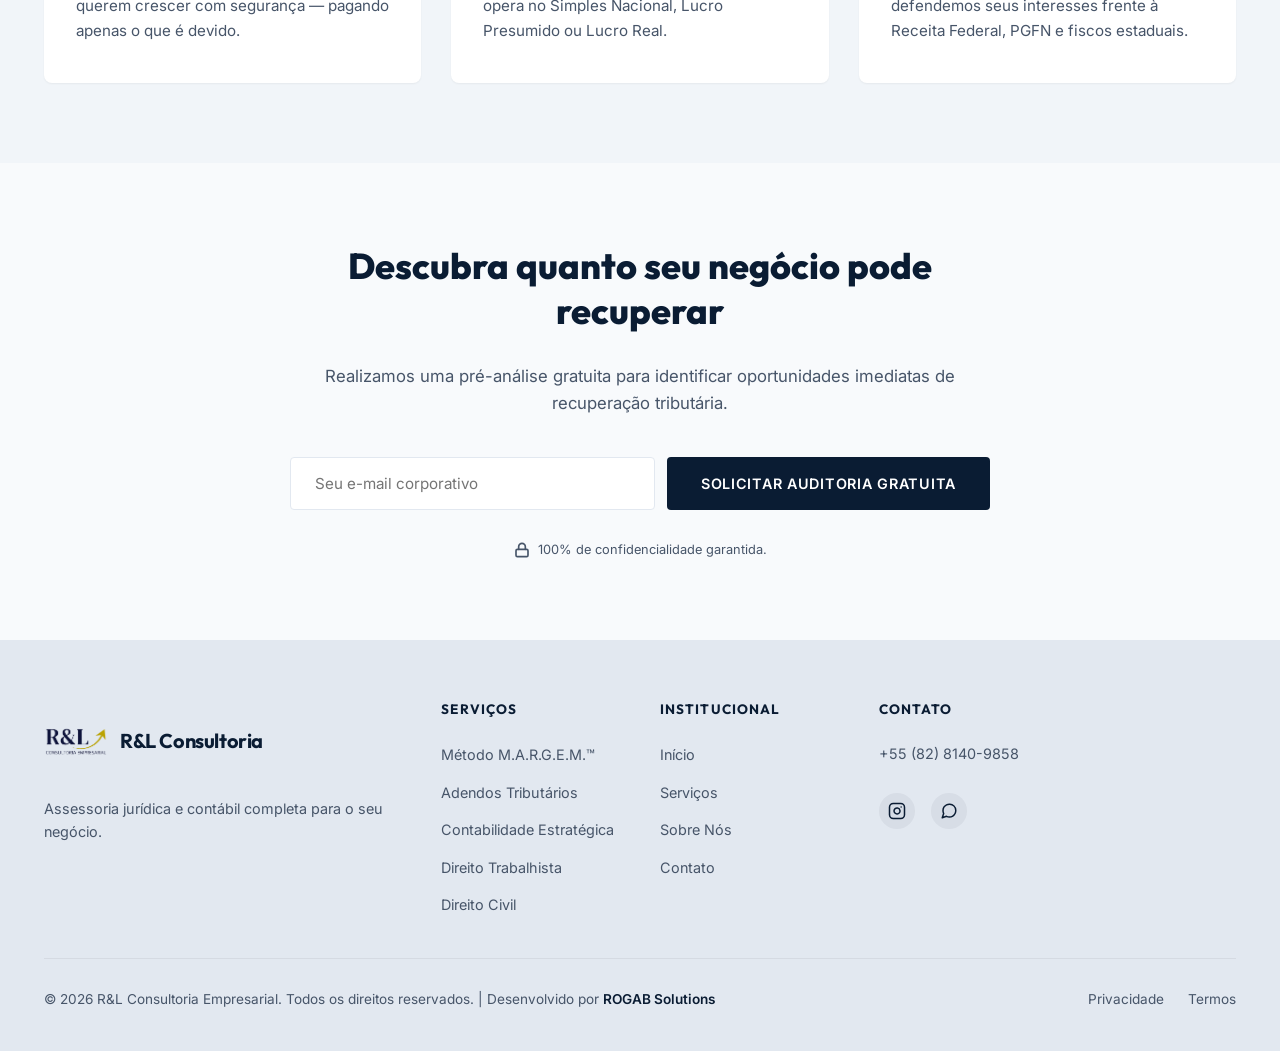
==== commit 278b376e: "chore: update metric description in index.html and tagline/stats in sobre.html" ====
--- a/index.html
+++ b/index.html
@@ -88,7 +88,7 @@
           <div class="metric-card reveal">
             <div class="metric-number">+R$ 20M</div>
             <div class="metric-label">Recuperados</div>
-            <p class="metric-desc">Total em créditos fiscais já recuperados para nossa base de clientes no geral.</p>
+            <p class="metric-desc">Total em créditos fiscais já recuperados para nossa base de clientes.</p>
           </div>
           <!-- CARD 3 -->
           <div class="metric-card reveal">
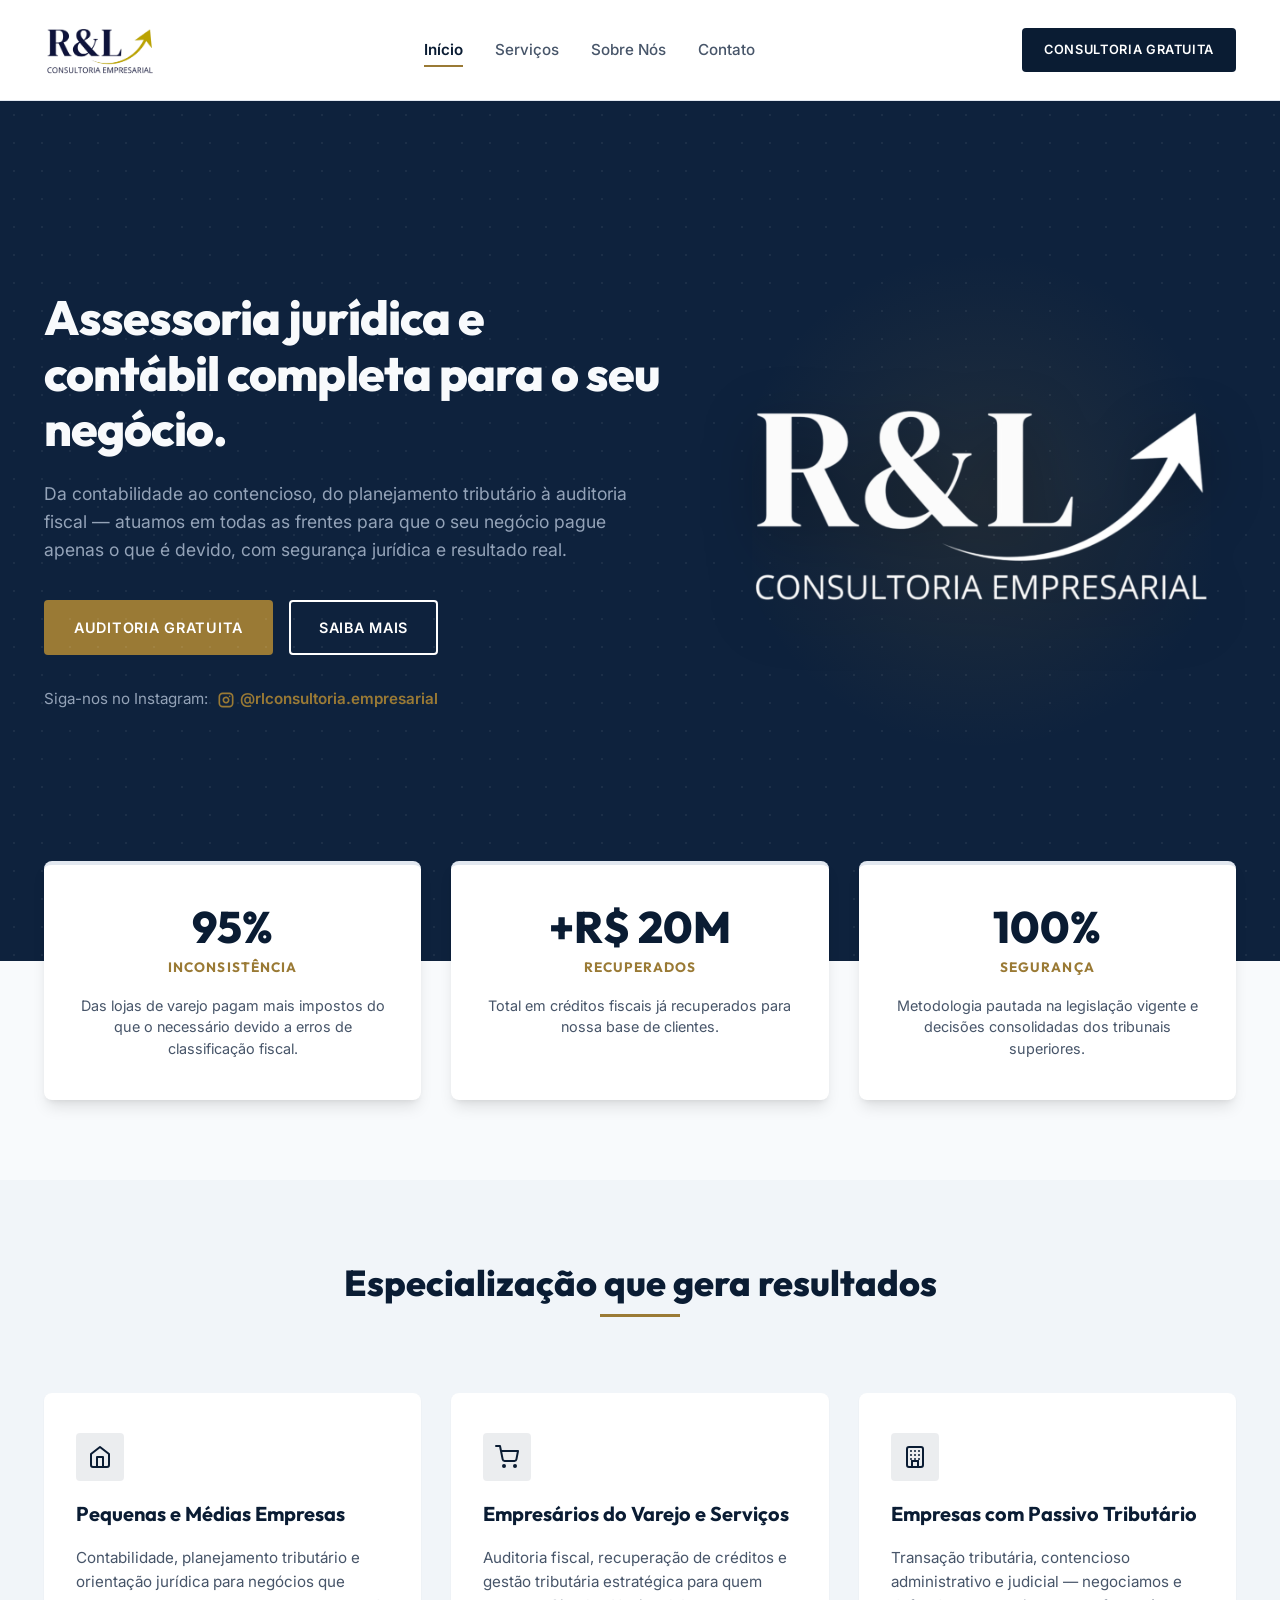
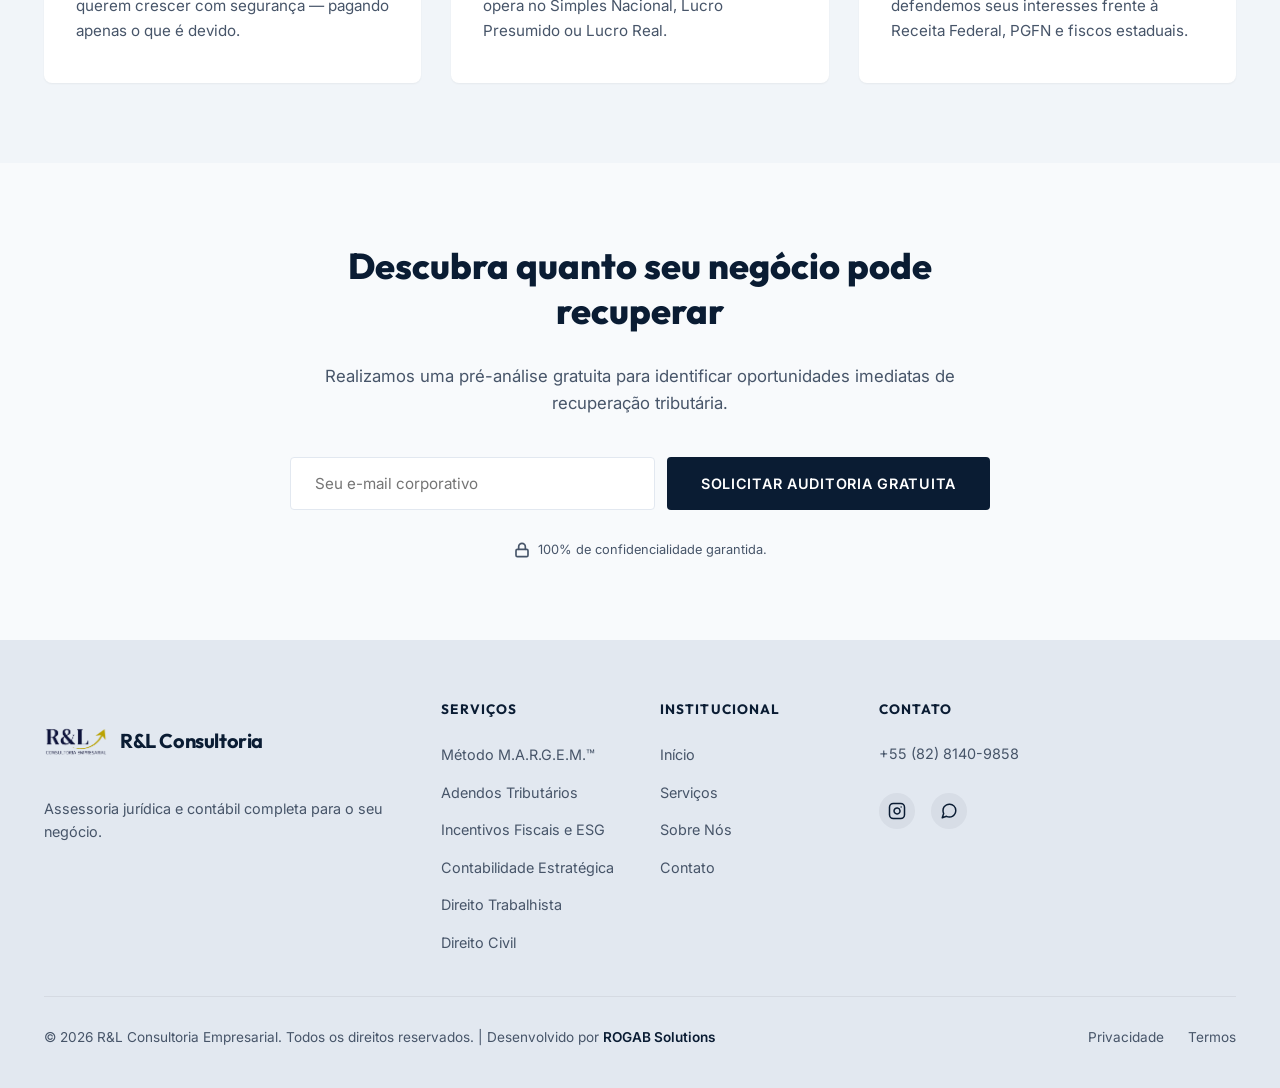
==== commit 021a5a1a: "feat: adiciona card de servico de Incentivos Fiscais e ESG e atualiza rodape" ====
--- a/index.html
+++ b/index.html
@@ -251,6 +251,7 @@
           <ul>
             <li><a href="servicos.html" id="footer-link-margem">Método M.A.R.G.E.M.™</a></li>
             <li><a href="servicos.html" id="footer-link-tributario">Adendos Tributários</a></li>
+            <li><a href="servicos.html" id="footer-link-esg">Incentivos Fiscais e ESG</a></li>
             <li><a href="servicos.html" id="footer-link-contabil">Contabilidade Estratégica</a></li>
             <li><a href="servicos.html" id="footer-link-trabalhista">Direito Trabalhista</a></li>
             <li><a href="servicos.html" id="footer-link-civil">Direito Civil</a></li>
